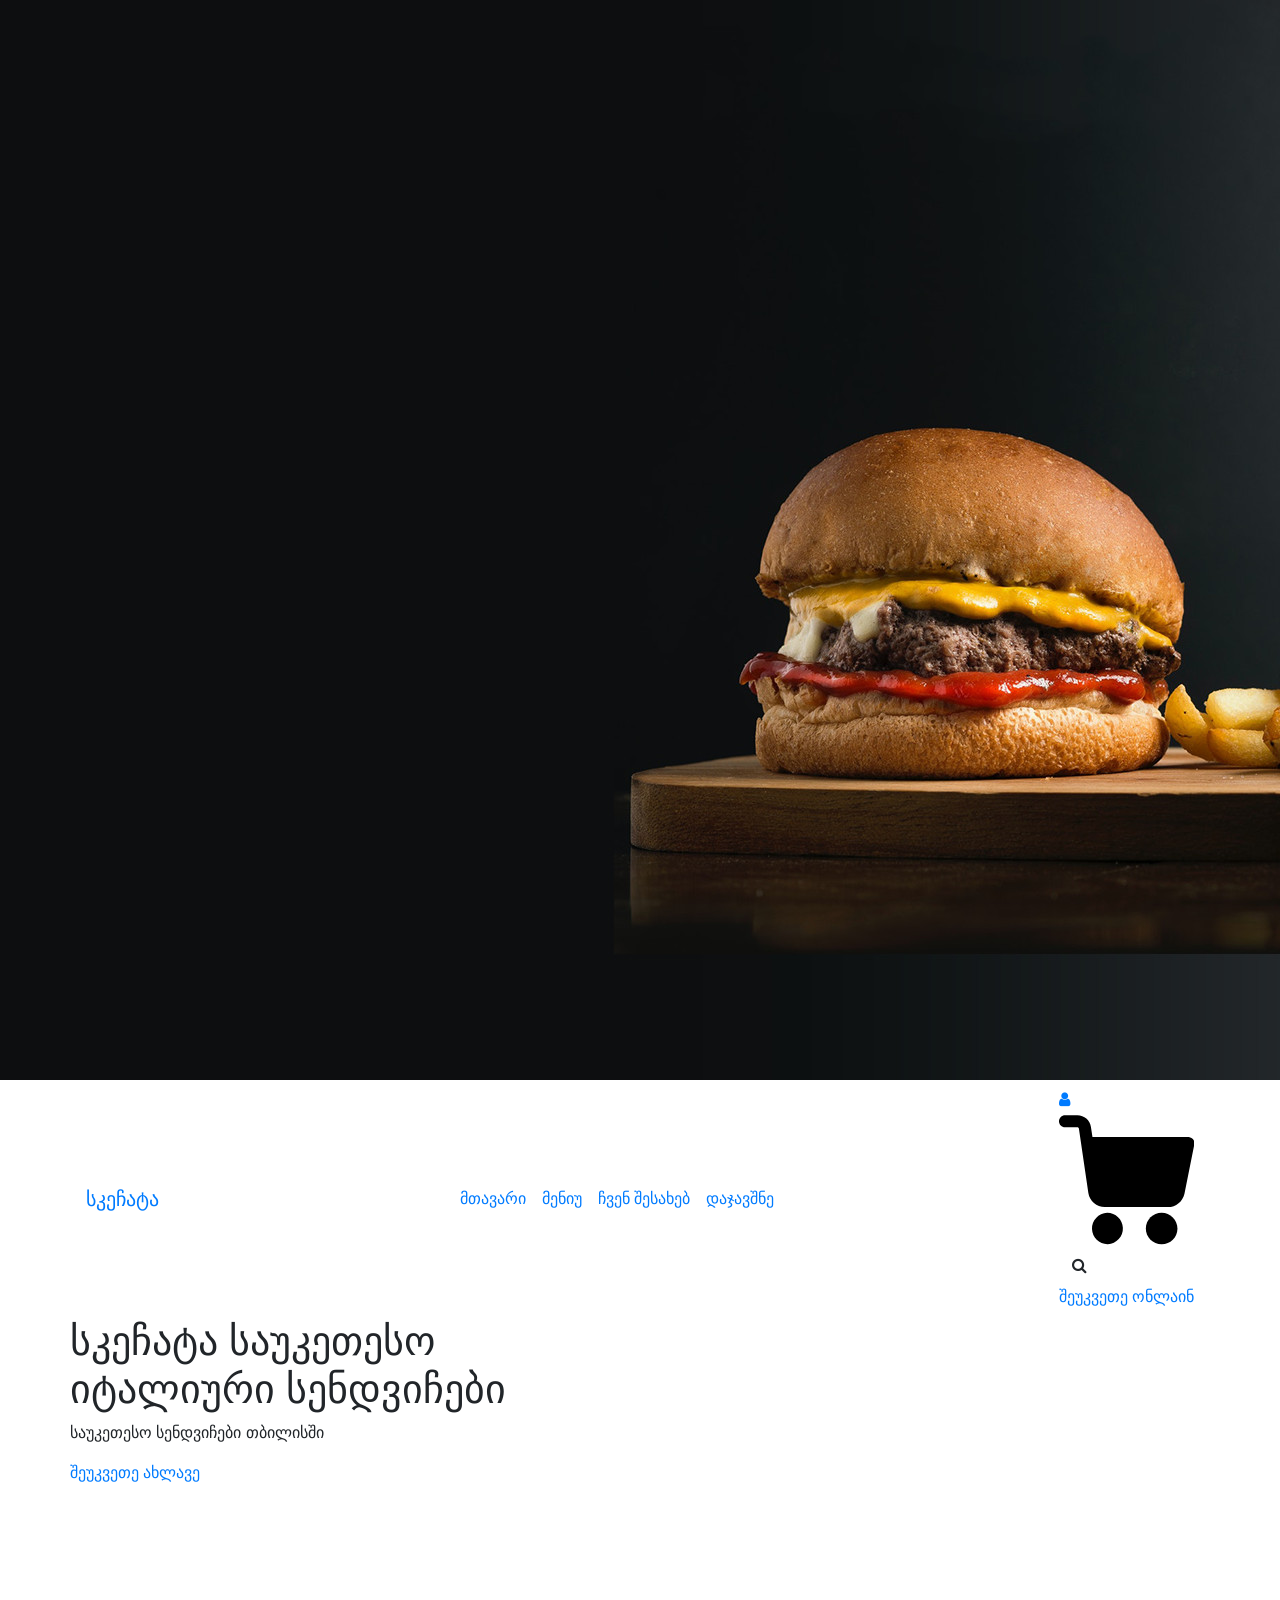
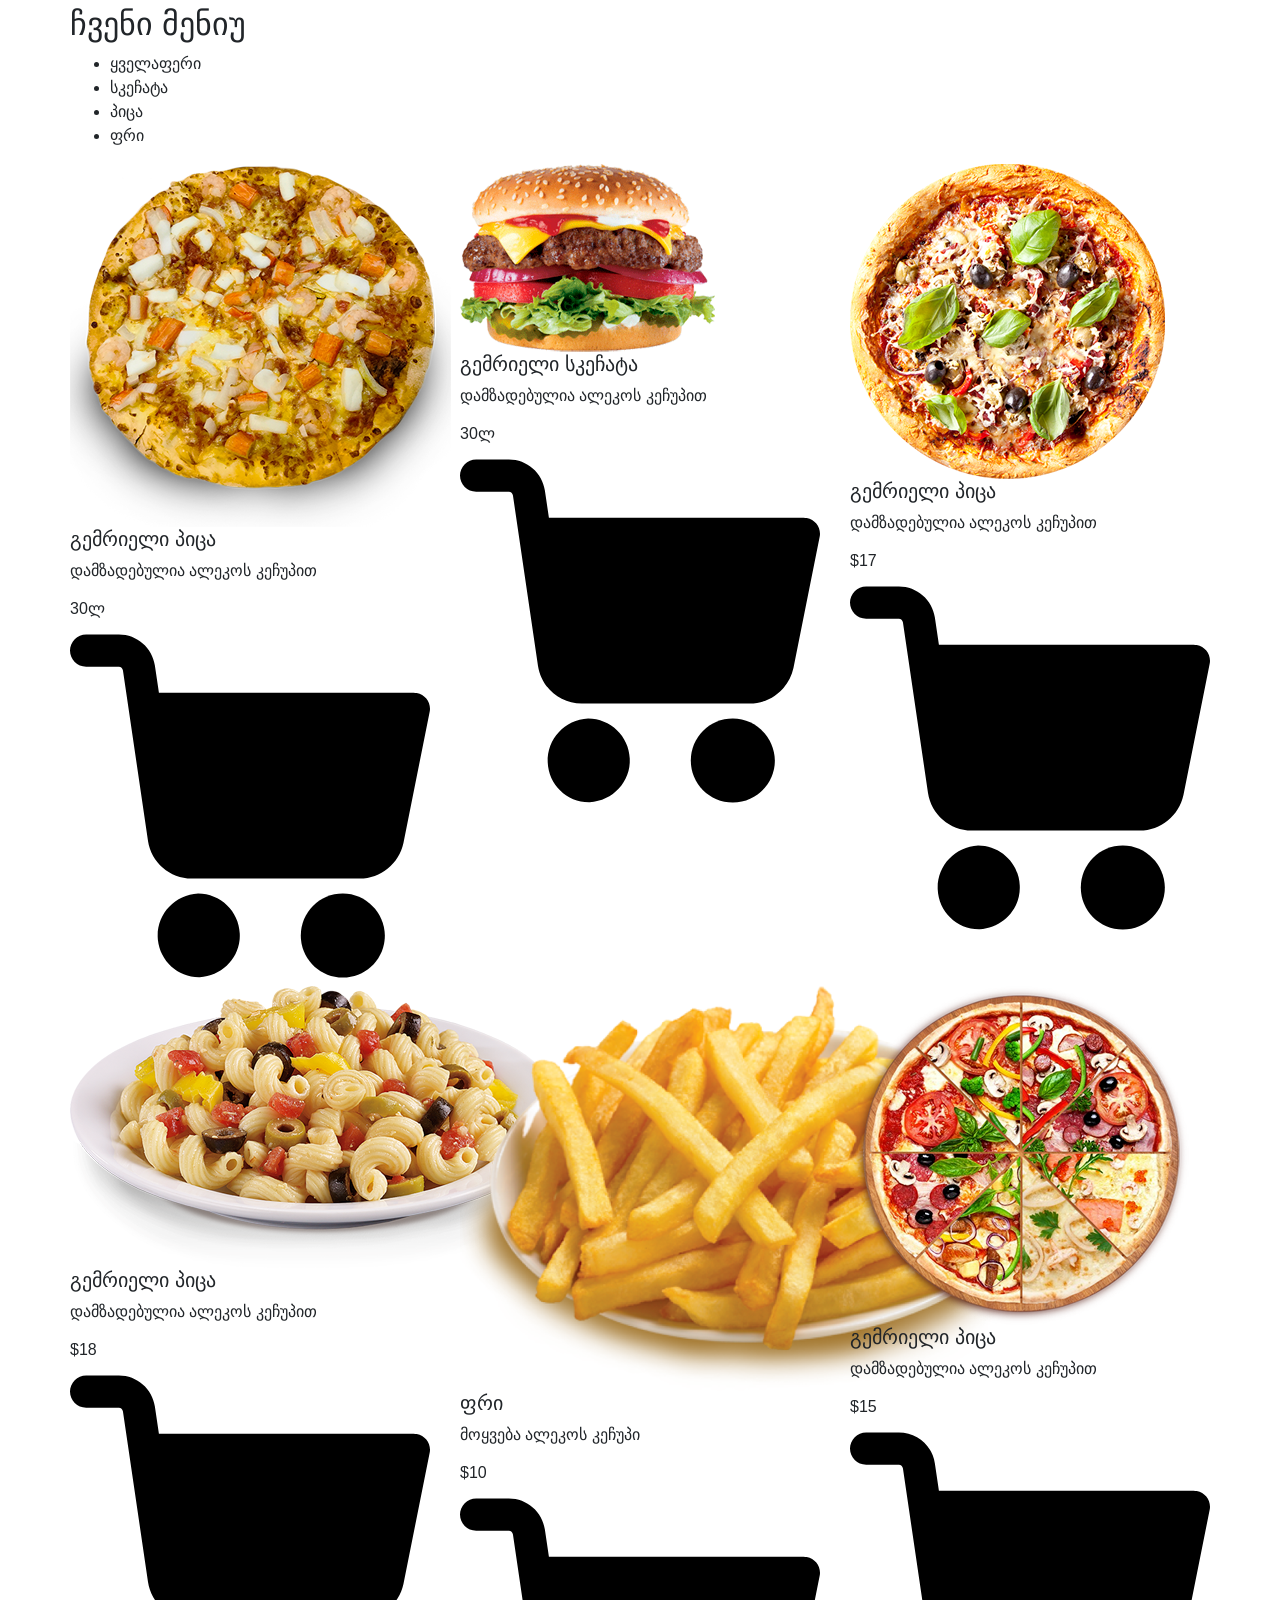
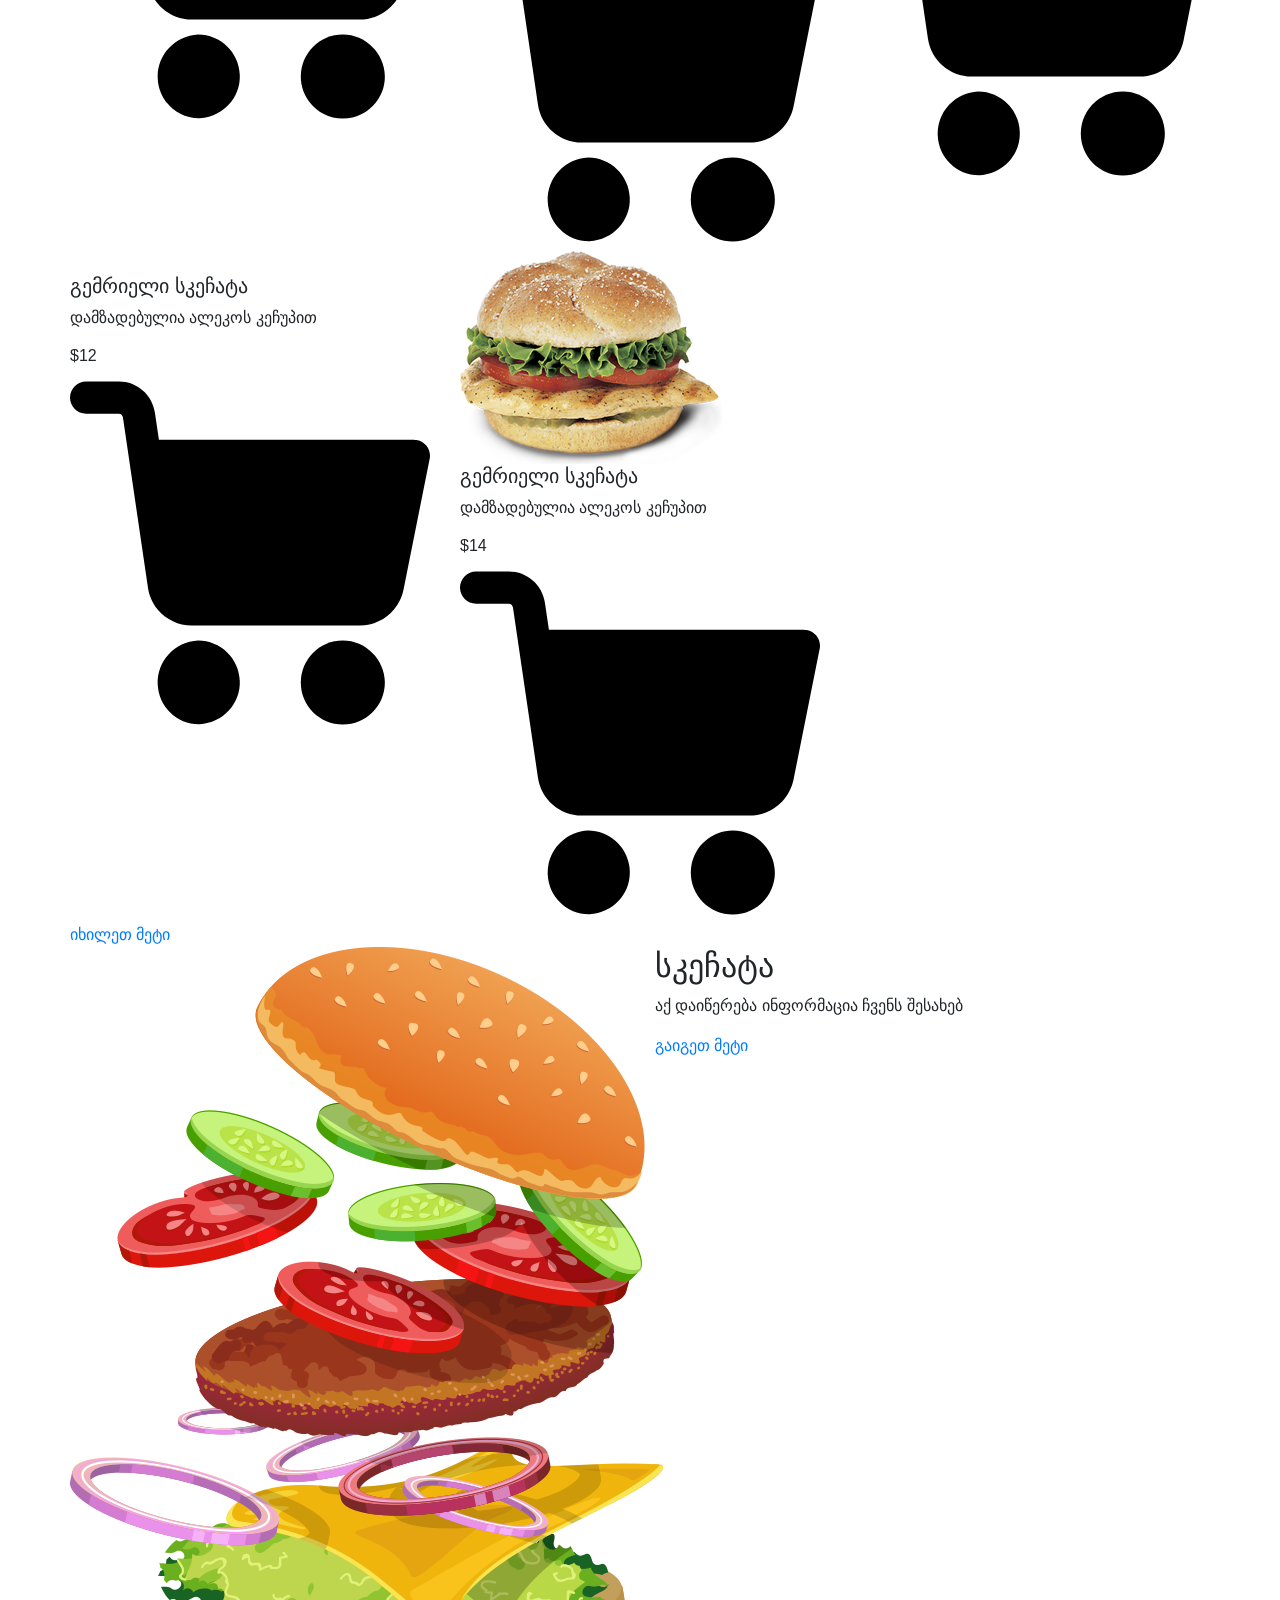
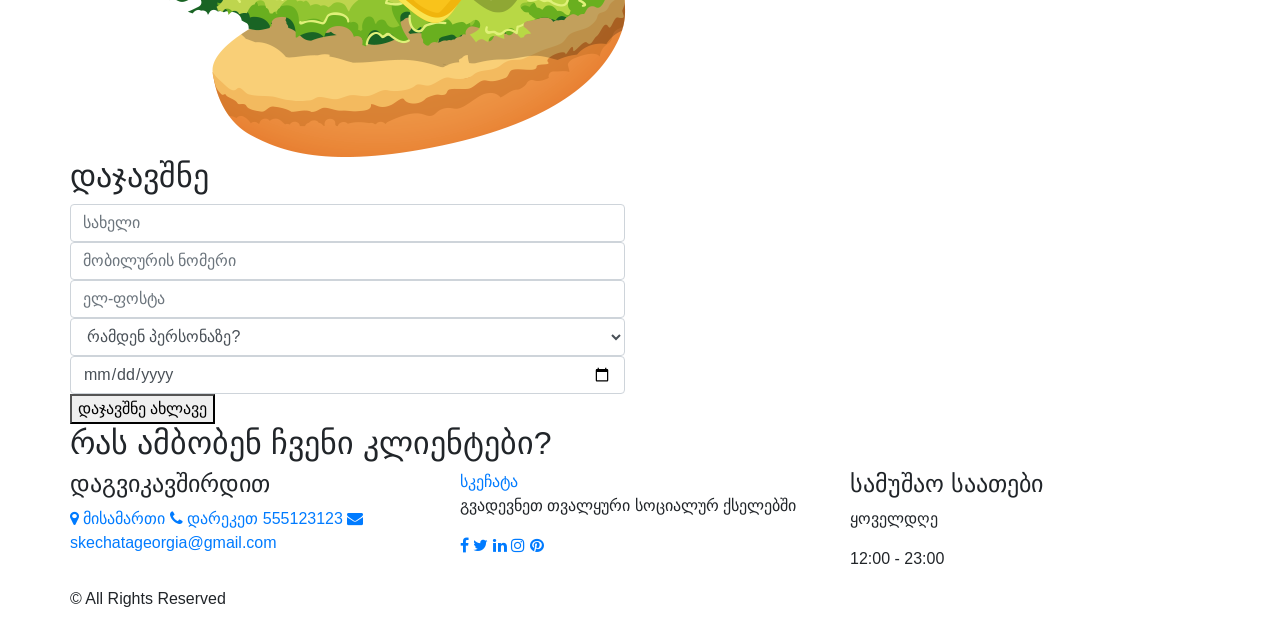
==== index.html @ 3f585f3e "first commit" ====
<!DOCTYPE html>
<html>

<head>
  <!-- Basic -->
  <meta charset="utf-8" />
  <meta http-equiv="X-UA-Compatible" content="IE=edge" />
  <!-- Mobile Metas -->
  <meta name="viewport" content="width=device-width, initial-scale=1, shrink-to-fit=no" />
  <!-- Site Metas -->
  <meta name="keywords" content="" />
  <meta name="description" content="" />
  <meta name="author" content="" />
  <link rel="shortcut icon" href="images/favicon.png" type="">

  <title> სკეჩატა </title>

  <!-- bootstrap core css -->
  <link rel="stylesheet" type="text/css" href="css/bootstrap.css" />

  <!--owl slider stylesheet -->
  <link rel="stylesheet" type="text/css" href="https://cdnjs.cloudflare.com/ajax/libs/OwlCarousel2/2.3.4/assets/owl.carousel.min.css" />
  <!-- nice select  -->
  <link rel="stylesheet" href="https://cdnjs.cloudflare.com/ajax/libs/jquery-nice-select/1.1.0/css/nice-select.min.css" integrity="sha512-CruCP+TD3yXzlvvijET8wV5WxxEh5H8P4cmz0RFbKK6FlZ2sYl3AEsKlLPHbniXKSrDdFewhbmBK5skbdsASbQ==" crossorigin="anonymous" />
  <!-- font awesome style -->
  <link href="css/font-awesome.min.css" rel="stylesheet" />

  <!-- Custom styles for this template -->
  <link href="css/style.css" rel="stylesheet" />
  <!-- responsive style -->
  <link href="css/responsive.css" rel="stylesheet" />

</head>

<body>

  <div class="hero_area">
    <div class="bg-box">
      <img src="images/hero-bg.jpg" alt="">
    </div>
    <!-- header section strats -->
    <header class="header_section">
      <div class="container">
        <nav class="navbar navbar-expand-lg custom_nav-container ">
          <a class="navbar-brand" href="index.html">
            <span>
              სკეჩატა
            </span>
          </a>

          <button class="navbar-toggler" type="button" data-toggle="collapse" data-target="#navbarSupportedContent" aria-controls="navbarSupportedContent" aria-expanded="false" aria-label="Toggle navigation">
            <span class=""> </span>
          </button>

          <div class="collapse navbar-collapse" id="navbarSupportedContent">
            <ul class="navbar-nav  mx-auto ">
              <li class="nav-item active">
                <a class="nav-link" href="index.html">მთავარი <span class="sr-only">(current)</span></a>
              </li>
              <li class="nav-item">
                <a class="nav-link" href="menu.html">მენიუ</a>
              </li>
              <li class="nav-item">
                <a class="nav-link" href="about.html">ჩვენ შესახებ</a>
              </li>
              <li class="nav-item">
                <a class="nav-link" href="book.html">დაჯავშნე</a>
              </li>
            </ul>
            <div class="user_option">
              <a href="" class="user_link">
                <i class="fa fa-user" aria-hidden="true"></i>
              </a>
              <a class="cart_link" href="#">
                <svg version="1.1" id="Capa_1" xmlns="http://www.w3.org/2000/svg" xmlns:xlink="http://www.w3.org/1999/xlink" x="0px" y="0px" viewBox="0 0 456.029 456.029" style="enable-background:new 0 0 456.029 456.029;" xml:space="preserve">
                  <g>
                    <g>
                      <path d="M345.6,338.862c-29.184,0-53.248,23.552-53.248,53.248c0,29.184,23.552,53.248,53.248,53.248
                   c29.184,0,53.248-23.552,53.248-53.248C398.336,362.926,374.784,338.862,345.6,338.862z" />
                    </g>
                  </g>
                  <g>
                    <g>
                      <path d="M439.296,84.91c-1.024,0-2.56-0.512-4.096-0.512H112.64l-5.12-34.304C104.448,27.566,84.992,10.67,61.952,10.67H20.48
                   C9.216,10.67,0,19.886,0,31.15c0,11.264,9.216,20.48,20.48,20.48h41.472c2.56,0,4.608,2.048,5.12,4.608l31.744,216.064
                   c4.096,27.136,27.648,47.616,55.296,47.616h212.992c26.624,0,49.664-18.944,55.296-45.056l33.28-166.4
                   C457.728,97.71,450.56,86.958,439.296,84.91z" />
                    </g>
                  </g>
                  <g>
                    <g>
                      <path d="M215.04,389.55c-1.024-28.16-24.576-50.688-52.736-50.688c-29.696,1.536-52.224,26.112-51.2,55.296
                   c1.024,28.16,24.064,50.688,52.224,50.688h1.024C193.536,443.31,216.576,418.734,215.04,389.55z" />
                    </g>
                  </g>
                  <g>
                  </g>
                  <g>
                  </g>
                  <g>
                  </g>
                  <g>
                  </g>
                  <g>
                  </g>
                  <g>
                  </g>
                  <g>
                  </g>
                  <g>
                  </g>
                  <g>
                  </g>
                  <g>
                  </g>
                  <g>
                  </g>
                  <g>
                  </g>
                  <g>
                  </g>
                  <g>
                  </g>
                  <g>
                  </g>
                </svg>
              </a>
              <form class="form-inline">
                <button class="btn  my-2 my-sm-0 nav_search-btn" type="submit">
                  <i class="fa fa-search" aria-hidden="true"></i>
                </button>
              </form>
              <a href="" class="order_online">
                შეუკვეთე ონლაინ
              </a>
            </div>
          </div>
        </nav>
      </div>
    </header>
    <!-- end header section -->
    <!-- slider section -->
    <section class="slider_section ">
      <div id="customCarousel1" class="carousel slide" data-ride="carousel">
        <div class="carousel-inner">
          <div class="carousel-item active">
            <div class="container ">
              <div class="row">
                <div class="col-md-7 col-lg-6 ">
                  <div class="detail-box">
                    <h1>
                      სკეჩატა საუკეთესო იტალიური სენდვიჩები
                    </h1>
                    <p>
                      საუკეთესო სენდვიჩები თბილისში
                    </p>
                    <div class="btn-box">
                      <a href="" class="btn1">
                        შეუკვეთე ახლავე
                      </a>
                    </div>
                  </div>
                </div>
              </div>
            </div>
          </div>
          <div class="carousel-item ">
            <div class="container ">
              <div class="row">
                <div class="col-md-7 col-lg-6 ">
                  <div class="detail-box">
                    <h1>
                      სკეჩატა საუკეთესო იტალიური სენდვიჩები
                    </h1>
                    <p>
                      საუკეთესო სენდვიჩები თბილისში
                    </p>
                    <div class="btn-box">
                      <a href="" class="btn1">
                        შეუკვეთე ახლავე
                      </a>
                    </div>
                  </div>
                </div>
              </div>
            </div>
          </div>
          <div class="carousel-item">
            <div class="container ">
              <div class="row">
                <div class="col-md-7 col-lg-6 ">
                  <div class="detail-box">
                    <h1>
                      სკეჩატა საუკეთესო იტალიური სენდვიჩები
                    </h1>
                    <p>
                      საუკეთესო სენდვიჩები თბილისში
                    </p>
                    <div class="btn-box">
                      <a href="" class="btn1">
                        შეუკვეთე ახლავე
                      </a>
                    </div>
                  </div>
                </div>
              </div>
            </div>
          </div>
        </div>
        <div class="container">
          <ol class="carousel-indicators">
            <li data-target="#customCarousel1" data-slide-to="0" class="active"></li>
            <li data-target="#customCarousel1" data-slide-to="1"></li>
            <li data-target="#customCarousel1" data-slide-to="2"></li>
          </ol>
        </div>
      </div>

    </section>
    <!-- end slider section -->
  </div>
 <br>
  <br>
   <br>
    <br>
     <br>
  <!-- offer section -->

  <!-- <section class="offer_section layout_padding-bottom">
    <div class="offer_container">
      <div class="container ">
        <div class="row">
          <div class="col-md-6  ">
            <div class="box ">
              <div class="img-box">
                <img src="images/o1.jpg" alt="">
              </div>
              <div class="detail-box">
                <h5>
                  Tasty Thursdays
                </h5>
                <h6>
                  <span>20%</span> Off
                </h6>
                <a href="">
                  Order Now <svg version="1.1" id="Capa_1" xmlns="http://www.w3.org/2000/svg" xmlns:xlink="http://www.w3.org/1999/xlink" x="0px" y="0px" viewBox="0 0 456.029 456.029" style="enable-background:new 0 0 456.029 456.029;" xml:space="preserve">
                    <g>
                      <g>
                        <path d="M345.6,338.862c-29.184,0-53.248,23.552-53.248,53.248c0,29.184,23.552,53.248,53.248,53.248
                     c29.184,0,53.248-23.552,53.248-53.248C398.336,362.926,374.784,338.862,345.6,338.862z" />
                      </g>
                    </g>
                    <g>
                      <g>
                        <path d="M439.296,84.91c-1.024,0-2.56-0.512-4.096-0.512H112.64l-5.12-34.304C104.448,27.566,84.992,10.67,61.952,10.67H20.48
                     C9.216,10.67,0,19.886,0,31.15c0,11.264,9.216,20.48,20.48,20.48h41.472c2.56,0,4.608,2.048,5.12,4.608l31.744,216.064
                     c4.096,27.136,27.648,47.616,55.296,47.616h212.992c26.624,0,49.664-18.944,55.296-45.056l33.28-166.4
                     C457.728,97.71,450.56,86.958,439.296,84.91z" />
                      </g>
                    </g>
                    <g>
                      <g>
                        <path d="M215.04,389.55c-1.024-28.16-24.576-50.688-52.736-50.688c-29.696,1.536-52.224,26.112-51.2,55.296
                     c1.024,28.16,24.064,50.688,52.224,50.688h1.024C193.536,443.31,216.576,418.734,215.04,389.55z" />
                      </g>
                    </g>
                    <g>
                    </g>
                    <g>
                    </g>
                    <g>
                    </g>
                    <g>
                    </g>
                    <g>
                    </g>
                    <g>
                    </g>
                    <g>
                    </g>
                    <g>
                    </g>
                    <g>
                    </g>
                    <g>
                    </g>
                    <g>
                    </g>
                    <g>
                    </g>
                    <g>
                    </g>
                    <g>
                    </g>
                    <g>
                    </g>
                  </svg>
                </a>
              </div>
            </div>
          </div>
          <div class="col-md-6  ">
            <div class="box ">
              <div class="img-box">
                <img src="images/o2.jpg" alt="">
              </div>
              <div class="detail-box">
                <h5>
                  Pizza Days
                </h5>
                <h6>
                  <span>15%</span> Off
                </h6>
                <a href="">
                  Order Now <svg version="1.1" id="Capa_1" xmlns="http://www.w3.org/2000/svg" xmlns:xlink="http://www.w3.org/1999/xlink" x="0px" y="0px" viewBox="0 0 456.029 456.029" style="enable-background:new 0 0 456.029 456.029;" xml:space="preserve">
                    <g>
                      <g>
                        <path d="M345.6,338.862c-29.184,0-53.248,23.552-53.248,53.248c0,29.184,23.552,53.248,53.248,53.248
                     c29.184,0,53.248-23.552,53.248-53.248C398.336,362.926,374.784,338.862,345.6,338.862z" />
                      </g>
                    </g>
                    <g>
                      <g>
                        <path d="M439.296,84.91c-1.024,0-2.56-0.512-4.096-0.512H112.64l-5.12-34.304C104.448,27.566,84.992,10.67,61.952,10.67H20.48
                     C9.216,10.67,0,19.886,0,31.15c0,11.264,9.216,20.48,20.48,20.48h41.472c2.56,0,4.608,2.048,5.12,4.608l31.744,216.064
                     c4.096,27.136,27.648,47.616,55.296,47.616h212.992c26.624,0,49.664-18.944,55.296-45.056l33.28-166.4
                     C457.728,97.71,450.56,86.958,439.296,84.91z" />
                      </g>
                    </g>
                    <g>
                      <g>
                        <path d="M215.04,389.55c-1.024-28.16-24.576-50.688-52.736-50.688c-29.696,1.536-52.224,26.112-51.2,55.296
                     c1.024,28.16,24.064,50.688,52.224,50.688h1.024C193.536,443.31,216.576,418.734,215.04,389.55z" />
                      </g>
                    </g>
                    <g>
                    </g>
                    <g>
                    </g>
                    <g>
                    </g>
                    <g>
                    </g>
                    <g>
                    </g>
                    <g>
                    </g>
                    <g>
                    </g>
                    <g>
                    </g>
                    <g>
                    </g>
                    <g>
                    </g>
                    <g>
                    </g>
                    <g>
                    </g>
                    <g>
                    </g>
                    <g>
                    </g>
                    <g>
                    </g>
                  </svg>
                </a>
              </div>
            </div>
          </div>
        </div>
      </div>
    </div>
  </section> -->

  <!-- end offer section -->

  <!-- food section -->

  <section class="food_section layout_padding-bottom">
    <div class="container">
      <div class="heading_container heading_center">
        <h2>
          ჩვენი მენიუ
        </h2>
      </div>

      <ul class="filters_menu">
        <li class="active" data-filter="*">ყველაფერი</li>
        <li data-filter=".burger">სკეჩატა</li>
        <li data-filter=".pizza">პიცა</li>
        <!-- <li data-filter=".pasta">Pasta</li> -->
        <li data-filter=".fries">ფრი</li>
      </ul>

      <div class="filters-content">
        <div class="row grid">
          <div class="col-sm-6 col-lg-4 all pizza">
            <div class="box">
              <div>
                <div class="img-box">
                  <img src="images/f1.png" alt="">
                </div>
                <div class="detail-box">
                  <h5>
                    გემრიელი პიცა
                  </h5>
                  <p>
                    დამზადებულია ალეკოს კეჩუპით
                  </p>
                  <div class="options">
                    <h6>
                      30ლ
                    </h6>
                    <a href="">
                      <svg version="1.1" id="Capa_1" xmlns="http://www.w3.org/2000/svg" xmlns:xlink="http://www.w3.org/1999/xlink" x="0px" y="0px" viewBox="0 0 456.029 456.029" style="enable-background:new 0 0 456.029 456.029;" xml:space="preserve">
                        <g>
                          <g>
                            <path d="M345.6,338.862c-29.184,0-53.248,23.552-53.248,53.248c0,29.184,23.552,53.248,53.248,53.248
                         c29.184,0,53.248-23.552,53.248-53.248C398.336,362.926,374.784,338.862,345.6,338.862z" />
                          </g>
                        </g>
                        <g>
                          <g>
                            <path d="M439.296,84.91c-1.024,0-2.56-0.512-4.096-0.512H112.64l-5.12-34.304C104.448,27.566,84.992,10.67,61.952,10.67H20.48
                         C9.216,10.67,0,19.886,0,31.15c0,11.264,9.216,20.48,20.48,20.48h41.472c2.56,0,4.608,2.048,5.12,4.608l31.744,216.064
                         c4.096,27.136,27.648,47.616,55.296,47.616h212.992c26.624,0,49.664-18.944,55.296-45.056l33.28-166.4
                         C457.728,97.71,450.56,86.958,439.296,84.91z" />
                          </g>
                        </g>
                        <g>
                          <g>
                            <path d="M215.04,389.55c-1.024-28.16-24.576-50.688-52.736-50.688c-29.696,1.536-52.224,26.112-51.2,55.296
                         c1.024,28.16,24.064,50.688,52.224,50.688h1.024C193.536,443.31,216.576,418.734,215.04,389.55z" />
                          </g>
                        </g>
                        <g>
                        </g>
                        <g>
                        </g>
                        <g>
                        </g>
                        <g>
                        </g>
                        <g>
                        </g>
                        <g>
                        </g>
                        <g>
                        </g>
                        <g>
                        </g>
                        <g>
                        </g>
                        <g>
                        </g>
                        <g>
                        </g>
                        <g>
                        </g>
                        <g>
                        </g>
                        <g>
                        </g>
                        <g>
                        </g>
                      </svg>
                    </a>
                  </div>
                </div>
              </div>
            </div>
          </div>
          <div class="col-sm-6 col-lg-4 all burger">
            <div class="box">
              <div>
                <div class="img-box">
                  <img src="images/f2.png" alt="">
                </div>
                <div class="detail-box">
                  <h5>
                    გემრიელი სკეჩატა
                  </h5>
                  <p>
                    დამზადებულია ალეკოს კეჩუპით
                  </p>
                  <div class="options">
                    <h6>
                      30ლ
                    </h6>
                    <a href="">
                      <svg version="1.1" id="Capa_1" xmlns="http://www.w3.org/2000/svg" xmlns:xlink="http://www.w3.org/1999/xlink" x="0px" y="0px" viewBox="0 0 456.029 456.029" style="enable-background:new 0 0 456.029 456.029;" xml:space="preserve">
                        <g>
                          <g>
                            <path d="M345.6,338.862c-29.184,0-53.248,23.552-53.248,53.248c0,29.184,23.552,53.248,53.248,53.248
                         c29.184,0,53.248-23.552,53.248-53.248C398.336,362.926,374.784,338.862,345.6,338.862z" />
                          </g>
                        </g>
                        <g>
                          <g>
                            <path d="M439.296,84.91c-1.024,0-2.56-0.512-4.096-0.512H112.64l-5.12-34.304C104.448,27.566,84.992,10.67,61.952,10.67H20.48
                         C9.216,10.67,0,19.886,0,31.15c0,11.264,9.216,20.48,20.48,20.48h41.472c2.56,0,4.608,2.048,5.12,4.608l31.744,216.064
                         c4.096,27.136,27.648,47.616,55.296,47.616h212.992c26.624,0,49.664-18.944,55.296-45.056l33.28-166.4
                         C457.728,97.71,450.56,86.958,439.296,84.91z" />
                          </g>
                        </g>
                        <g>
                          <g>
                            <path d="M215.04,389.55c-1.024-28.16-24.576-50.688-52.736-50.688c-29.696,1.536-52.224,26.112-51.2,55.296
                         c1.024,28.16,24.064,50.688,52.224,50.688h1.024C193.536,443.31,216.576,418.734,215.04,389.55z" />
                          </g>
                        </g>
                        <g>
                        </g>
                        <g>
                        </g>
                        <g>
                        </g>
                        <g>
                        </g>
                        <g>
                        </g>
                        <g>
                        </g>
                        <g>
                        </g>
                        <g>
                        </g>
                        <g>
                        </g>
                        <g>
                        </g>
                        <g>
                        </g>
                        <g>
                        </g>
                        <g>
                        </g>
                        <g>
                        </g>
                        <g>
                        </g>
                      </svg>
                    </a>
                  </div>
                </div>
              </div>
            </div>
          </div>
          <div class="col-sm-6 col-lg-4 all pizza">
            <div class="box">
              <div>
                <div class="img-box">
                  <img src="images/f3.png" alt="">
                </div>
                <div class="detail-box">
                  <h5>
                    გემრიელი პიცა
                  </h5>
                  <p>
                    დამზადებულია ალეკოს კეჩუპით
                  </p>
                  <div class="options">
                    <h6>
                      $17
                    </h6>
                    <a href="">
                      <svg version="1.1" id="Capa_1" xmlns="http://www.w3.org/2000/svg" xmlns:xlink="http://www.w3.org/1999/xlink" x="0px" y="0px" viewBox="0 0 456.029 456.029" style="enable-background:new 0 0 456.029 456.029;" xml:space="preserve">
                        <g>
                          <g>
                            <path d="M345.6,338.862c-29.184,0-53.248,23.552-53.248,53.248c0,29.184,23.552,53.248,53.248,53.248
                         c29.184,0,53.248-23.552,53.248-53.248C398.336,362.926,374.784,338.862,345.6,338.862z" />
                          </g>
                        </g>
                        <g>
                          <g>
                            <path d="M439.296,84.91c-1.024,0-2.56-0.512-4.096-0.512H112.64l-5.12-34.304C104.448,27.566,84.992,10.67,61.952,10.67H20.48
                         C9.216,10.67,0,19.886,0,31.15c0,11.264,9.216,20.48,20.48,20.48h41.472c2.56,0,4.608,2.048,5.12,4.608l31.744,216.064
                         c4.096,27.136,27.648,47.616,55.296,47.616h212.992c26.624,0,49.664-18.944,55.296-45.056l33.28-166.4
                         C457.728,97.71,450.56,86.958,439.296,84.91z" />
                          </g>
                        </g>
                        <g>
                          <g>
                            <path d="M215.04,389.55c-1.024-28.16-24.576-50.688-52.736-50.688c-29.696,1.536-52.224,26.112-51.2,55.296
                         c1.024,28.16,24.064,50.688,52.224,50.688h1.024C193.536,443.31,216.576,418.734,215.04,389.55z" />
                          </g>
                        </g>
                        <g>
                        </g>
                        <g>
                        </g>
                        <g>
                        </g>
                        <g>
                        </g>
                        <g>
                        </g>
                        <g>
                        </g>
                        <g>
                        </g>
                        <g>
                        </g>
                        <g>
                        </g>
                        <g>
                        </g>
                        <g>
                        </g>
                        <g>
                        </g>
                        <g>
                        </g>
                        <g>
                        </g>
                        <g>
                        </g>
                      </svg>
                    </a>
                  </div>
                </div>
              </div>
            </div>
          </div>
          <div class="col-sm-6 col-lg-4 all pasta">
            <div class="box">
              <div>
                <div class="img-box">
                  <img src="images/f4.png" alt="">
                </div>
                <div class="detail-box">
                  <h5>
                    გემრიელი პიცა
                  </h5>
                  <p>
                    დამზადებულია ალეკოს კეჩუპით
                  </p>
                  <div class="options">
                    <h6>
                      $18
                    </h6>
                    <a href="">
                      <svg version="1.1" id="Capa_1" xmlns="http://www.w3.org/2000/svg" xmlns:xlink="http://www.w3.org/1999/xlink" x="0px" y="0px" viewBox="0 0 456.029 456.029" style="enable-background:new 0 0 456.029 456.029;" xml:space="preserve">
                        <g>
                          <g>
                            <path d="M345.6,338.862c-29.184,0-53.248,23.552-53.248,53.248c0,29.184,23.552,53.248,53.248,53.248
                         c29.184,0,53.248-23.552,53.248-53.248C398.336,362.926,374.784,338.862,345.6,338.862z" />
                          </g>
                        </g>
                        <g>
                          <g>
                            <path d="M439.296,84.91c-1.024,0-2.56-0.512-4.096-0.512H112.64l-5.12-34.304C104.448,27.566,84.992,10.67,61.952,10.67H20.48
                         C9.216,10.67,0,19.886,0,31.15c0,11.264,9.216,20.48,20.48,20.48h41.472c2.56,0,4.608,2.048,5.12,4.608l31.744,216.064
                         c4.096,27.136,27.648,47.616,55.296,47.616h212.992c26.624,0,49.664-18.944,55.296-45.056l33.28-166.4
                         C457.728,97.71,450.56,86.958,439.296,84.91z" />
                          </g>
                        </g>
                        <g>
                          <g>
                            <path d="M215.04,389.55c-1.024-28.16-24.576-50.688-52.736-50.688c-29.696,1.536-52.224,26.112-51.2,55.296
                         c1.024,28.16,24.064,50.688,52.224,50.688h1.024C193.536,443.31,216.576,418.734,215.04,389.55z" />
                          </g>
                        </g>
                        <g>
                        </g>
                        <g>
                        </g>
                        <g>
                        </g>
                        <g>
                        </g>
                        <g>
                        </g>
                        <g>
                        </g>
                        <g>
                        </g>
                        <g>
                        </g>
                        <g>
                        </g>
                        <g>
                        </g>
                        <g>
                        </g>
                        <g>
                        </g>
                        <g>
                        </g>
                        <g>
                        </g>
                        <g>
                        </g>
                      </svg>
                    </a>
                  </div>
                </div>
              </div>
            </div>
          </div>
          <div class="col-sm-6 col-lg-4 all fries">
            <div class="box">
              <div>
                <div class="img-box">
                  <img src="images/f5.png" alt="">
                </div>
                <div class="detail-box">
                  <h5>
                    ფრი
                  </h5>
                  <p>
                    მოყვება ალეკოს კეჩუპი
                  </p>
                  <div class="options">
                    <h6>
                      $10
                    </h6>
                    <a href="">
                      <svg version="1.1" id="Capa_1" xmlns="http://www.w3.org/2000/svg" xmlns:xlink="http://www.w3.org/1999/xlink" x="0px" y="0px" viewBox="0 0 456.029 456.029" style="enable-background:new 0 0 456.029 456.029;" xml:space="preserve">
                        <g>
                          <g>
                            <path d="M345.6,338.862c-29.184,0-53.248,23.552-53.248,53.248c0,29.184,23.552,53.248,53.248,53.248
                         c29.184,0,53.248-23.552,53.248-53.248C398.336,362.926,374.784,338.862,345.6,338.862z" />
                          </g>
                        </g>
                        <g>
                          <g>
                            <path d="M439.296,84.91c-1.024,0-2.56-0.512-4.096-0.512H112.64l-5.12-34.304C104.448,27.566,84.992,10.67,61.952,10.67H20.48
                         C9.216,10.67,0,19.886,0,31.15c0,11.264,9.216,20.48,20.48,20.48h41.472c2.56,0,4.608,2.048,5.12,4.608l31.744,216.064
                         c4.096,27.136,27.648,47.616,55.296,47.616h212.992c26.624,0,49.664-18.944,55.296-45.056l33.28-166.4
                         C457.728,97.71,450.56,86.958,439.296,84.91z" />
                          </g>
                        </g>
                        <g>
                          <g>
                            <path d="M215.04,389.55c-1.024-28.16-24.576-50.688-52.736-50.688c-29.696,1.536-52.224,26.112-51.2,55.296
                         c1.024,28.16,24.064,50.688,52.224,50.688h1.024C193.536,443.31,216.576,418.734,215.04,389.55z" />
                          </g>
                        </g>
                        <g>
                        </g>
                        <g>
                        </g>
                        <g>
                        </g>
                        <g>
                        </g>
                        <g>
                        </g>
                        <g>
                        </g>
                        <g>
                        </g>
                        <g>
                        </g>
                        <g>
                        </g>
                        <g>
                        </g>
                        <g>
                        </g>
                        <g>
                        </g>
                        <g>
                        </g>
                        <g>
                        </g>
                        <g>
                        </g>
                      </svg>
                    </a>
                  </div>
                </div>
              </div>
            </div>
          </div>
          <div class="col-sm-6 col-lg-4 all pizza">
            <div class="box">
              <div>
                <div class="img-box">
                  <img src="images/f6.png" alt="">
                </div>
                <div class="detail-box">
                  <h5>
                    გემრიელი პიცა
                  </h5>
                  <p>
                    დამზადებულია ალეკოს კეჩუპით
                  </p>
                  <div class="options">
                    <h6>
                      $15
                    </h6>
                    <a href="">
                      <svg version="1.1" id="Capa_1" xmlns="http://www.w3.org/2000/svg" xmlns:xlink="http://www.w3.org/1999/xlink" x="0px" y="0px" viewBox="0 0 456.029 456.029" style="enable-background:new 0 0 456.029 456.029;" xml:space="preserve">
                        <g>
                          <g>
                            <path d="M345.6,338.862c-29.184,0-53.248,23.552-53.248,53.248c0,29.184,23.552,53.248,53.248,53.248
                         c29.184,0,53.248-23.552,53.248-53.248C398.336,362.926,374.784,338.862,345.6,338.862z" />
                          </g>
                        </g>
                        <g>
                          <g>
                            <path d="M439.296,84.91c-1.024,0-2.56-0.512-4.096-0.512H112.64l-5.12-34.304C104.448,27.566,84.992,10.67,61.952,10.67H20.48
                         C9.216,10.67,0,19.886,0,31.15c0,11.264,9.216,20.48,20.48,20.48h41.472c2.56,0,4.608,2.048,5.12,4.608l31.744,216.064
                         c4.096,27.136,27.648,47.616,55.296,47.616h212.992c26.624,0,49.664-18.944,55.296-45.056l33.28-166.4
                         C457.728,97.71,450.56,86.958,439.296,84.91z" />
                          </g>
                        </g>
                        <g>
                          <g>
                            <path d="M215.04,389.55c-1.024-28.16-24.576-50.688-52.736-50.688c-29.696,1.536-52.224,26.112-51.2,55.296
                         c1.024,28.16,24.064,50.688,52.224,50.688h1.024C193.536,443.31,216.576,418.734,215.04,389.55z" />
                          </g>
                        </g>
                        <g>
                        </g>
                        <g>
                        </g>
                        <g>
                        </g>
                        <g>
                        </g>
                        <g>
                        </g>
                        <g>
                        </g>
                        <g>
                        </g>
                        <g>
                        </g>
                        <g>
                        </g>
                        <g>
                        </g>
                        <g>
                        </g>
                        <g>
                        </g>
                        <g>
                        </g>
                        <g>
                        </g>
                        <g>
                        </g>
                      </svg>
                    </a>
                  </div>
                </div>
              </div>
            </div>
          </div>
          <div class="col-sm-6 col-lg-4 all burger">
            <div class="box">
              <div>
                <div class="img-box">
                  <img src="images/f7.png" alt="">
                </div>
                <div class="detail-box">
                  <h5>
                    გემრიელი სკეჩატა
                  </h5>
                  <p>
                    დამზადებულია ალეკოს კეჩუპით
                  </p>
                  <div class="options">
                    <h6>
                      $12
                    </h6>
                    <a href="">
                      <svg version="1.1" id="Capa_1" xmlns="http://www.w3.org/2000/svg" xmlns:xlink="http://www.w3.org/1999/xlink" x="0px" y="0px" viewBox="0 0 456.029 456.029" style="enable-background:new 0 0 456.029 456.029;" xml:space="preserve">
                        <g>
                          <g>
                            <path d="M345.6,338.862c-29.184,0-53.248,23.552-53.248,53.248c0,29.184,23.552,53.248,53.248,53.248
                         c29.184,0,53.248-23.552,53.248-53.248C398.336,362.926,374.784,338.862,345.6,338.862z" />
                          </g>
                        </g>
                        <g>
                          <g>
                            <path d="M439.296,84.91c-1.024,0-2.56-0.512-4.096-0.512H112.64l-5.12-34.304C104.448,27.566,84.992,10.67,61.952,10.67H20.48
                         C9.216,10.67,0,19.886,0,31.15c0,11.264,9.216,20.48,20.48,20.48h41.472c2.56,0,4.608,2.048,5.12,4.608l31.744,216.064
                         c4.096,27.136,27.648,47.616,55.296,47.616h212.992c26.624,0,49.664-18.944,55.296-45.056l33.28-166.4
                         C457.728,97.71,450.56,86.958,439.296,84.91z" />
                          </g>
                        </g>
                        <g>
                          <g>
                            <path d="M215.04,389.55c-1.024-28.16-24.576-50.688-52.736-50.688c-29.696,1.536-52.224,26.112-51.2,55.296
                         c1.024,28.16,24.064,50.688,52.224,50.688h1.024C193.536,443.31,216.576,418.734,215.04,389.55z" />
                          </g>
                        </g>
                        <g>
                        </g>
                        <g>
                        </g>
                        <g>
                        </g>
                        <g>
                        </g>
                        <g>
                        </g>
                        <g>
                        </g>
                        <g>
                        </g>
                        <g>
                        </g>
                        <g>
                        </g>
                        <g>
                        </g>
                        <g>
                        </g>
                        <g>
                        </g>
                        <g>
                        </g>
                        <g>
                        </g>
                        <g>
                        </g>
                      </svg>
                    </a>
                  </div>
                </div>
              </div>
            </div>
          </div>
          <div class="col-sm-6 col-lg-4 all burger">
            <div class="box">
              <div>
                <div class="img-box">
                  <img src="images/f8.png" alt="">
                </div>
                <div class="detail-box">
                  <h5>
                    გემრიელი სკეჩატა
                  </h5>
                  <p>
                    დამზადებულია ალეკოს კეჩუპით
                  </p>
                  <div class="options">
                    <h6>
                      $14
                    </h6>
                    <a href="">
                      <svg version="1.1" id="Capa_1" xmlns="http://www.w3.org/2000/svg" xmlns:xlink="http://www.w3.org/1999/xlink" x="0px" y="0px" viewBox="0 0 456.029 456.029" style="enable-background:new 0 0 456.029 456.029;" xml:space="preserve">
                        <g>
                          <g>
                            <path d="M345.6,338.862c-29.184,0-53.248,23.552-53.248,53.248c0,29.184,23.552,53.248,53.248,53.248
                         c29.184,0,53.248-23.552,53.248-53.248C398.336,362.926,374.784,338.862,345.6,338.862z" />
                          </g>
                        </g>
                        <g>
                          <g>
                            <path d="M439.296,84.91c-1.024,0-2.56-0.512-4.096-0.512H112.64l-5.12-34.304C104.448,27.566,84.992,10.67,61.952,10.67H20.48
                         C9.216,10.67,0,19.886,0,31.15c0,11.264,9.216,20.48,20.48,20.48h41.472c2.56,0,4.608,2.048,5.12,4.608l31.744,216.064
                         c4.096,27.136,27.648,47.616,55.296,47.616h212.992c26.624,0,49.664-18.944,55.296-45.056l33.28-166.4
                         C457.728,97.71,450.56,86.958,439.296,84.91z" />
                          </g>
                        </g>
                        <g>
                          <g>
                            <path d="M215.04,389.55c-1.024-28.16-24.576-50.688-52.736-50.688c-29.696,1.536-52.224,26.112-51.2,55.296
                         c1.024,28.16,24.064,50.688,52.224,50.688h1.024C193.536,443.31,216.576,418.734,215.04,389.55z" />
                          </g>
                        </g>
                        <g>
                        </g>
                        <g>
                        </g>
                        <g>
                        </g>
                        <g>
                        </g>
                        <g>
                        </g>
                        <g>
                        </g>
                        <g>
                        </g>
                        <g>
                        </g>
                        <g>
                        </g>
                        <g>
                        </g>
                        <g>
                        </g>
                        <g>
                        </g>
                        <g>
                        </g>
                        <g>
                        </g>
                        <g>
                        </g>
                      </svg>
                    </a>
                  </div>
                </div>
              </div>
            </div>
          </div>
      </div>
      <div class="btn-box">
        <a href="">
          იხილეთ მეტი
        </a>
      </div>
    </div>
  </section>

  <!-- end food section -->

  <!-- about section -->

  <section class="about_section layout_padding">
    <div class="container  ">

      <div class="row">
        <div class="col-md-6 ">
          <div class="img-box">
            <img src="images/about-img.png" alt="">
          </div>
        </div>
        <div class="col-md-6">
          <div class="detail-box">
            <div class="heading_container">
              <h2>
                სკეჩატა
              </h2>
            </div>
            <p>
              აქ დაიწერება ინფორმაცია ჩვენს შესახებ
            </p>
            <a href="">
              გაიგეთ მეტი
            </a>
          </div>
        </div>
      </div>
    </div>
  </section>

  <!-- end about section -->

  <!-- book section -->
  <section class="book_section layout_padding">
    <div class="container">
      <div class="heading_container">
        <h2>
          დაჯავშნე
        </h2>
      </div>
      <div class="row">
        <div class="col-md-6">
          <div class="form_container">
            <form action="">
              <div>
                <input type="text" class="form-control" placeholder="სახელი" />
              </div>
              <div>
                <input type="text" class="form-control" placeholder="მობილურის ნომერი" />
              </div>
              <div>
                <input type="email" class="form-control" placeholder="ელ-ფოსტა" />
              </div>
              <div>
                <select class="form-control nice-select wide">
                  <option value="" disabled selected>
                    რამდენ პერსონაზე?
                  </option>
                  <option value="">
                    2
                  </option>
                  <option value="">
                    3
                  </option>
                  <option value="">
                    4
                  </option>
                  <option value="">
                    5
                  </option>
                </select>
              </div>
              <div>
                <input type="date" class="form-control">
              </div>
              <div class="btn_box">
                <button>
                  დაჯავშნე ახლავე
                </button>
              </div>
            </form>
          </div>
        </div>
        <div class="col-md-6">
          <div class="map_container ">
            <div id="googleMap"></div>
          </div>
        </div>
      </div>
    </div>
  </section>
  <!-- end book section -->

  <!-- client section -->

  <section class="client_section layout_padding-bottom">
    <div class="container">
      <div class="heading_container heading_center psudo_white_primary mb_45">
        <h2>
          რას ამბობენ ჩვენი კლიენტები?
        </h2>
      </div>
      <div class="carousel-wrap row ">
        <div class="owl-carousel client_owl-carousel">
          <div class="item">
            <div class="box">
              <div class="detail-box">
                <p>
                  ალეკოს კეჩუპი იყო სერიოზული
                </p>
                <h6>
                  მანანა
                </h6>
                <p>
                  თბილისიდან
                </p>
              </div>
              <div class="img-box">
                <img src="images/client1.jpg" alt="" class="box-img">
              </div>
            </div>
          </div>
          <div class="item">
            <div class="box">
              <div class="detail-box">
                <p>
                  Lorem ipsum dolor sit amet, consectetur adipiscing elit, sed do eiusmod tempor incididunt ut labore et dolore magna aliqua. Ut enim ad minim veniam
                </p>
                <h6>
                  Mike Hamell
                </h6>
                <p>
                  magna aliqua
                </p>
              </div>
              <div class="img-box">
                <img src="images/client2.jpg" alt="" class="box-img">
              </div>
            </div>
          </div>
        </div>
      </div>
    </div>
  </section>

  <!-- end client section -->

  <!-- footer section -->
  <footer class="footer_section">
    <div class="container">
      <div class="row">
        <div class="col-md-4 footer-col">
          <div class="footer_contact">
            <h4>
              დაგვიკავშირდით
            </h4>
            <div class="contact_link_box">
              <a href="">
                <i class="fa fa-map-marker" aria-hidden="true"></i>
                <span>
                  მისამართი
                </span>
              </a>
              <a href="">
                <i class="fa fa-phone" aria-hidden="true"></i>
                <span>
                  დარეკეთ 555123123
                </span>
              </a>
              <a href="">
                <i class="fa fa-envelope" aria-hidden="true"></i>
                <span>
                  skechatageorgia@gmail.com
                </span>
              </a>
            </div>
          </div>
        </div>
        <div class="col-md-4 footer-col">
          <div class="footer_detail">
            <a href="" class="footer-logo">
              სკეჩატა
            </a>
            <p>
              გვადევნეთ თვალყური სოციალურ ქსელებში
            </p>
            <div class="footer_social">
              <a href="">
                <i class="fa fa-facebook" aria-hidden="true"></i>
              </a>
              <a href="">
                <i class="fa fa-twitter" aria-hidden="true"></i>
              </a>
              <a href="">
                <i class="fa fa-linkedin" aria-hidden="true"></i>
              </a>
              <a href="">
                <i class="fa fa-instagram" aria-hidden="true"></i>
              </a>
              <a href="">
                <i class="fa fa-pinterest" aria-hidden="true"></i>
              </a>
            </div>
          </div>
        </div>
        <div class="col-md-4 footer-col">
          <h4>
            სამუშაო საათები
          </h4>
          <p>
            ყოველდღე
          </p>
          <p>
            12:00 - 23:00
          </p>
        </div>
      </div>
      <div class="footer-info">
        <p>
          &copy; <span id="displayYear"></span> All Rights Reserved
          <!-- <a href="https://html.design/">Free Html Templates</a><br><br> -->
          <!-- &copy; <span id="displayYear"></span> Distributed By -->
          <!-- <a href="https://themewagon.com/" target="_blank">ThemeWagon</a> -->
        </p>
      </div>
    </div>
  </footer>
  <!-- footer section -->

  <!-- jQery -->
  <script src="js/jquery-3.4.1.min.js"></script>
  <!-- popper js -->
  <script src="https://cdn.jsdelivr.net/npm/popper.js@1.16.0/dist/umd/popper.min.js" integrity="sha384-Q6E9RHvbIyZFJoft+2mJbHaEWldlvI9IOYy5n3zV9zzTtmI3UksdQRVvoxMfooAo" crossorigin="anonymous">
  </script>
  <!-- bootstrap js -->
  <script src="js/bootstrap.js"></script>
  <!-- owl slider -->
  <script src="https://cdnjs.cloudflare.com/ajax/libs/OwlCarousel2/2.3.4/owl.carousel.min.js">
  </script>
  <!-- isotope js -->
  <script src="https://unpkg.com/isotope-layout@3.0.4/dist/isotope.pkgd.min.js"></script>
  <!-- nice select -->
  <script src="https://cdnjs.cloudflare.com/ajax/libs/jquery-nice-select/1.1.0/js/jquery.nice-select.min.js"></script>
  <!-- custom js -->
  <script src="js/custom.js"></script>
  <!-- Google Map -->
  <script src="https://maps.googleapis.com/maps/api/js?key=AIzaSyCh39n5U-4IoWpsVGUHWdqB6puEkhRLdmI&callback=myMap">
  </script>
  <!-- End Google Map -->

</body>

</html>
---- css/responsive.css ----
@media (max-width: 1300px) {}

@media (max-width: 1120px) {}

@media (max-width: 992px) {
  .hero_area {
    min-height: auto;
  }

  .custom_nav-container .navbar-nav {
    padding-top: 15px;
padding-left: 0;
    align-items: center;
  }

  .user_option{
    justify-content: center;
    margin-top: 15px;
  }
  .custom_nav-container .navbar-nav .nav-item .nav-link {
    padding: 5px 25px;
    margin: 5px 0;
  }

  .slider_section .carousel-indicators {
    margin-top: 45px;
  }

  .offer_section .box {
    flex-direction: column;
    align-items: center;
    text-align: center;
  }

  .offer_section .box .img-box {
    margin-right: 0;
    margin-bottom: 15px;
  }
}

@media (max-width: 767px) {

  .about_section .detail-box,
  .book_section .form_container {
    margin-bottom: 45px;
  }

  .about_section .row {
    flex-direction: column-reverse;
  }

  .offer_section .box {
    flex-direction: row;
    text-align: left;
  }

  .offer_section .box .img-box {
    margin-right: 15px;
    margin-bottom: 0;
  }
}

@media (max-width: 576px) {}

@media (max-width: 480px) {}

@media (max-width: 430px) {
  .offer_section .box {
    flex-direction: column;
    text-align: center;
  }

  .offer_section .box .img-box {
    margin-right: 0;
    margin-bottom: 15px;
  }
}

@media (max-width: 376px) {
  .slider_section .detail-box h1 {
    font-size: 3rem;
  }
}

@media (min-width: 1200px) {
  .container {
    max-width: 1170px;
  }
}


@media (min-width:576px) and (max-width:991px) {
  .rent_solution_container .col-md-4.col-sm-6 {
    float: left;
    width: 50%;
  }
}
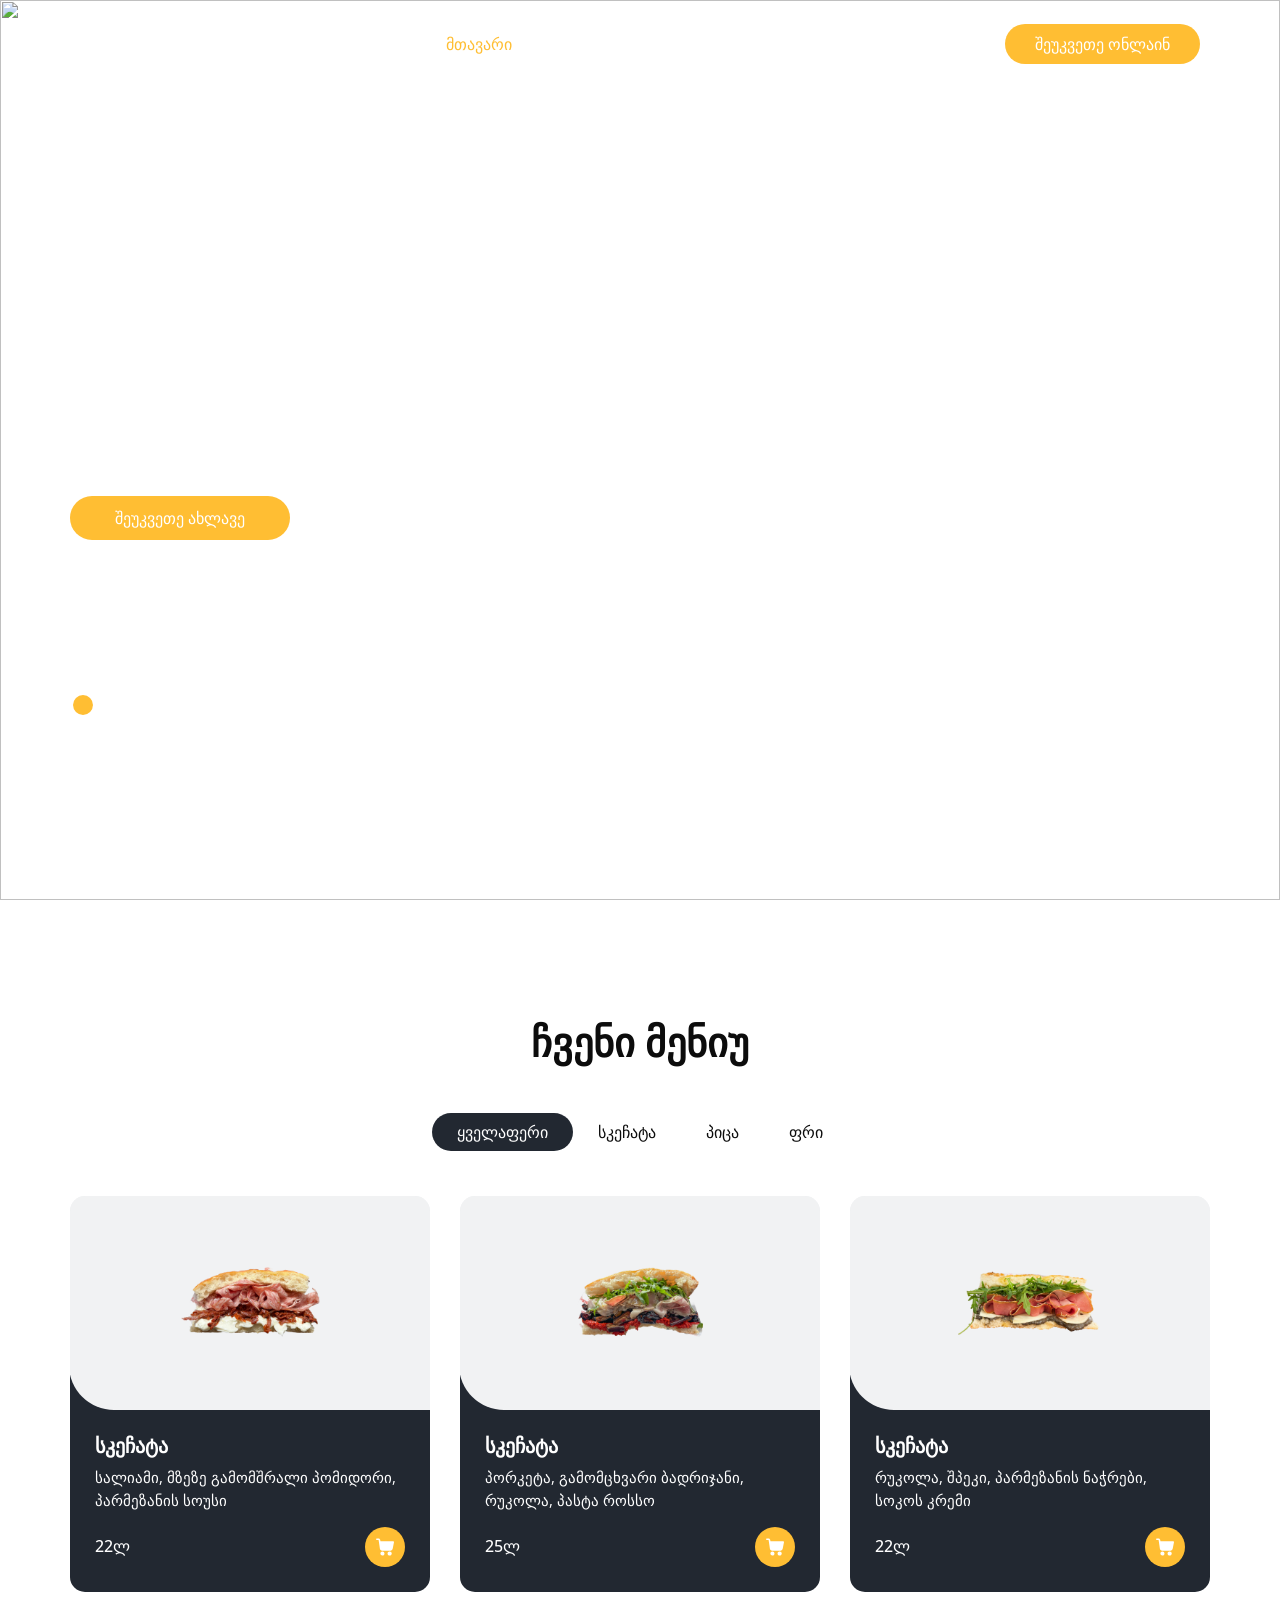
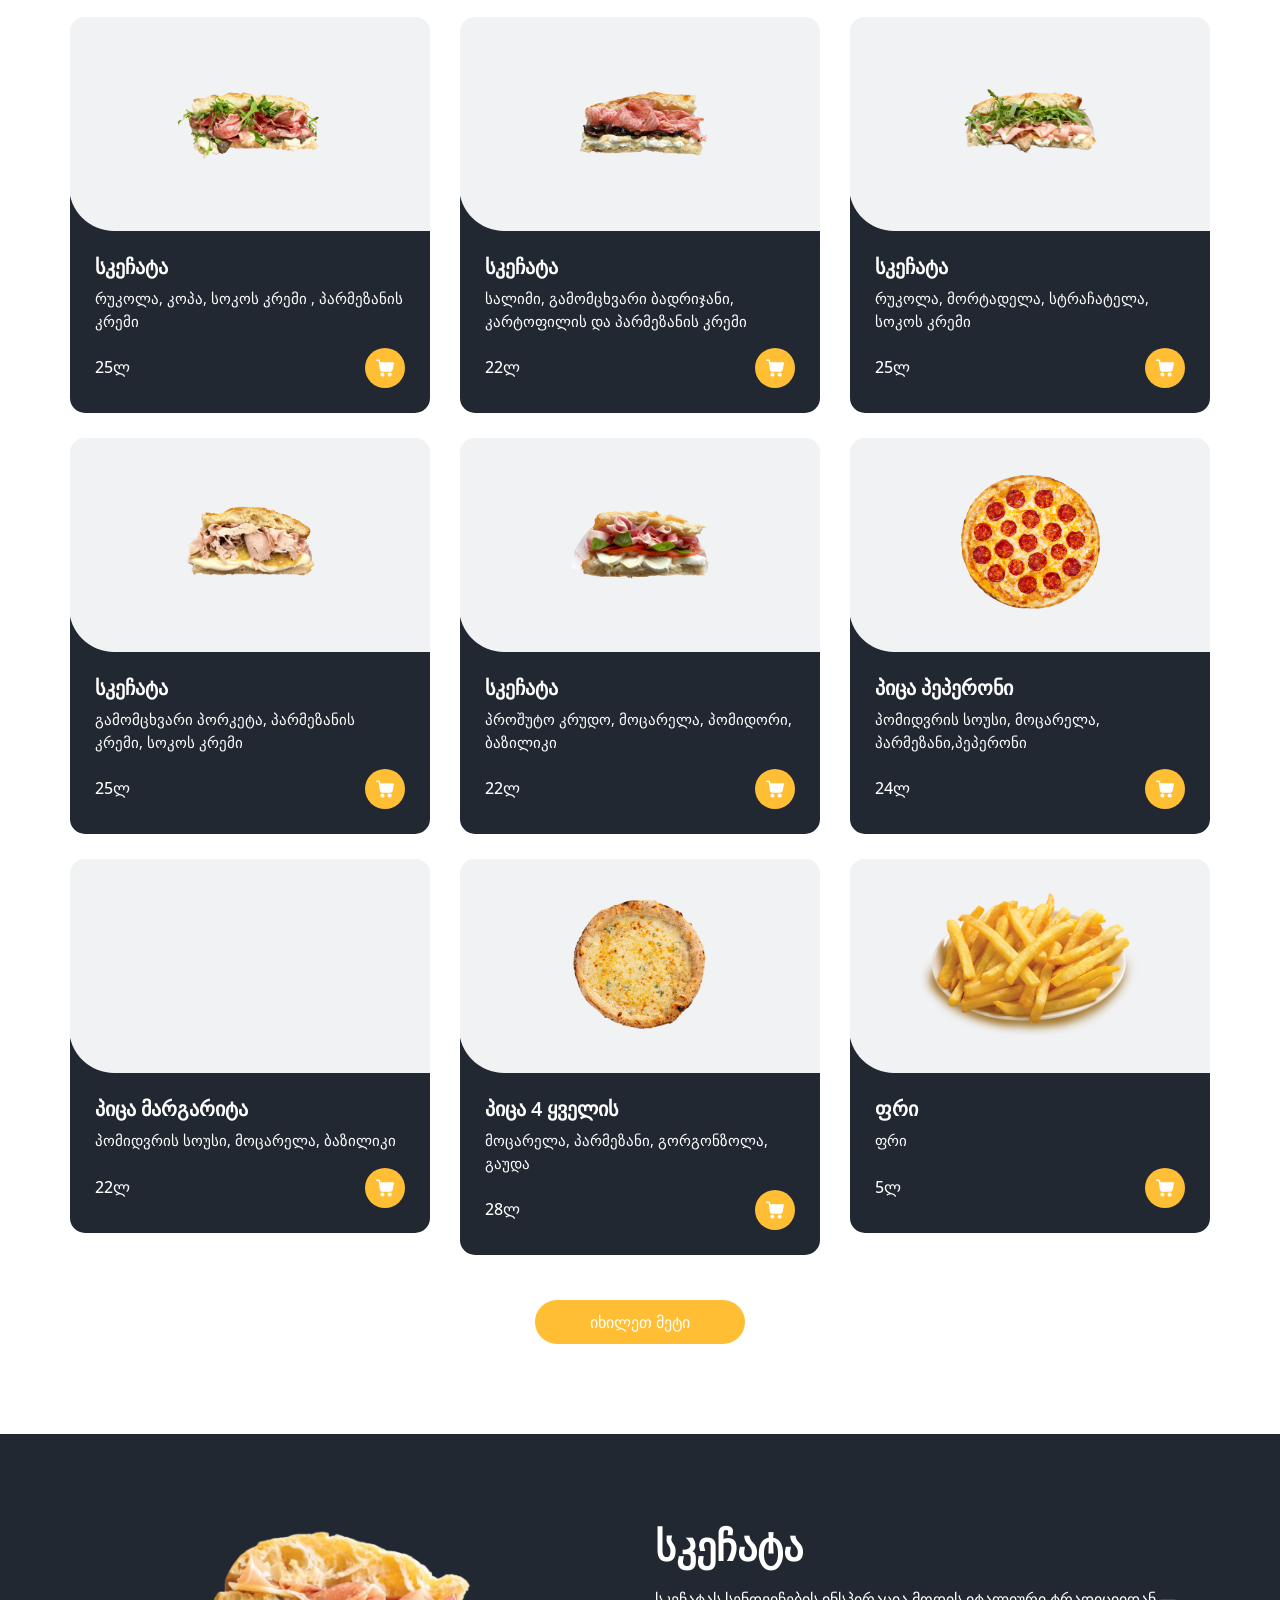
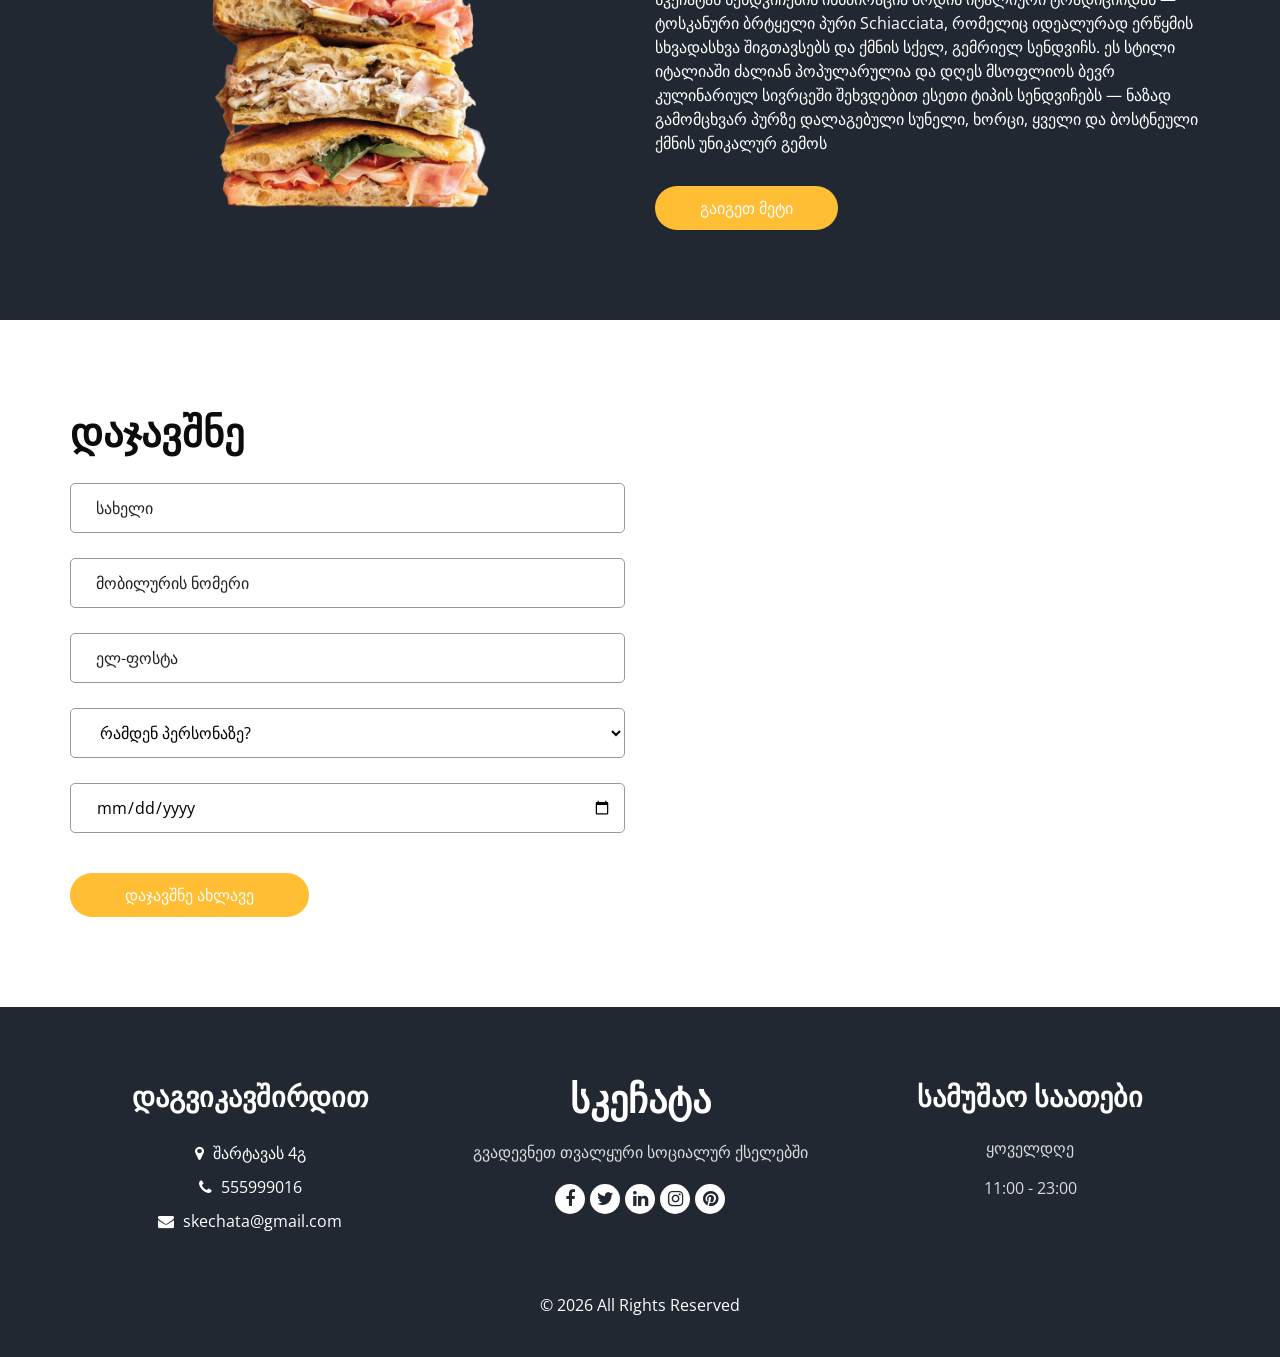
==== commit af21c18b: "innitial commit" ====
--- a/index.html
+++ b/index.html
@@ -36,7 +36,7 @@
 
   <div class="hero_area">
     <div class="bg-box">
-      <img src="images/hero-bg.jpg" alt="">
+      <img src="images/hero-bg.png" alt="">
     </div>
     <!-- header section strats -->
     <header class="header_section">
@@ -375,7 +375,7 @@
 
   <!-- end offer section -->
 
-  <!-- food section -->
+<!-- food section -->
 
   <section class="food_section layout_padding-bottom">
     <div class="container">
@@ -395,246 +395,778 @@
 
       <div class="filters-content">
         <div class="row grid">
+          <div class="col-sm-6 col-lg-4 all burger">
+            <div class="box">
+              <div>
+                <div class="img-box">
+                  <img src="images/skechata1.png" alt="">
+                </div>
+                <div class="detail-box">
+                  <h5>
+                    სკეჩატა
+                  </h5>
+                  <p>
+                    სალიამი, მზეზე გამომშრალი პომიდორი, პარმეზანის სოუსი
+                  </p>
+                  <div class="options">
+                    <h6>
+                      22ლ
+                    </h6>
+                    <a href="">
+                      <svg version="1.1" id="Capa_1" xmlns="http://www.w3.org/2000/svg" xmlns:xlink="http://www.w3.org/1999/xlink" x="0px" y="0px" viewBox="0 0 456.029 456.029" style="enable-background:new 0 0 456.029 456.029;" xml:space="preserve">
+                        <g>
+                          <g>
+                            <path d="M345.6,338.862c-29.184,0-53.248,23.552-53.248,53.248c0,29.184,23.552,53.248,53.248,53.248
+                         c29.184,0,53.248-23.552,53.248-53.248C398.336,362.926,374.784,338.862,345.6,338.862z" />
+                          </g>
+                        </g>
+                        <g>
+                          <g>
+                            <path d="M439.296,84.91c-1.024,0-2.56-0.512-4.096-0.512H112.64l-5.12-34.304C104.448,27.566,84.992,10.67,61.952,10.67H20.48
+                         C9.216,10.67,0,19.886,0,31.15c0,11.264,9.216,20.48,20.48,20.48h41.472c2.56,0,4.608,2.048,5.12,4.608l31.744,216.064
+                         c4.096,27.136,27.648,47.616,55.296,47.616h212.992c26.624,0,49.664-18.944,55.296-45.056l33.28-166.4
+                         C457.728,97.71,450.56,86.958,439.296,84.91z" />
+                          </g>
+                        </g>
+                        <g>
+                          <g>
+                            <path d="M215.04,389.55c-1.024-28.16-24.576-50.688-52.736-50.688c-29.696,1.536-52.224,26.112-51.2,55.296
+                         c1.024,28.16,24.064,50.688,52.224,50.688h1.024C193.536,443.31,216.576,418.734,215.04,389.55z" />
+                          </g>
+                        </g>
+                        <g>
+                        </g>
+                        <g>
+                        </g>
+                        <g>
+                        </g>
+                        <g>
+                        </g>
+                        <g>
+                        </g>
+                        <g>
+                        </g>
+                        <g>
+                        </g>
+                        <g>
+                        </g>
+                        <g>
+                        </g>
+                        <g>
+                        </g>
+                        <g>
+                        </g>
+                        <g>
+                        </g>
+                        <g>
+                        </g>
+                        <g>
+                        </g>
+                        <g>
+                        </g>
+                      </svg>
+                    </a>
+                  </div>
+                </div>
+              </div>
+            </div>
+          </div>
+<div class="col-sm-6 col-lg-4 all burger">
+            <div class="box">
+              <div>
+                <div class="img-box">
+                  <img src="images/skechata2.png" alt="">
+                </div>
+                <div class="detail-box">
+                  <h5>
+                    სკეჩატა
+                  </h5>
+                  <p>
+                    პორკეტა, გამომცხვარი ბადრიჯანი, რუკოლა, პასტა როსსო
+                  </p>
+                  <div class="options">
+                    <h6>
+                      25ლ
+                    </h6>
+                    <a href="">
+                      <svg version="1.1" id="Capa_1" xmlns="http://www.w3.org/2000/svg" xmlns:xlink="http://www.w3.org/1999/xlink" x="0px" y="0px" viewBox="0 0 456.029 456.029" style="enable-background:new 0 0 456.029 456.029;" xml:space="preserve">
+                        <g>
+                          <g>
+                            <path d="M345.6,338.862c-29.184,0-53.248,23.552-53.248,53.248c0,29.184,23.552,53.248,53.248,53.248
+                         c29.184,0,53.248-23.552,53.248-53.248C398.336,362.926,374.784,338.862,345.6,338.862z" />
+                          </g>
+                        </g>
+                        <g>
+                          <g>
+                            <path d="M439.296,84.91c-1.024,0-2.56-0.512-4.096-0.512H112.64l-5.12-34.304C104.448,27.566,84.992,10.67,61.952,10.67H20.48
+                         C9.216,10.67,0,19.886,0,31.15c0,11.264,9.216,20.48,20.48,20.48h41.472c2.56,0,4.608,2.048,5.12,4.608l31.744,216.064
+                         c4.096,27.136,27.648,47.616,55.296,47.616h212.992c26.624,0,49.664-18.944,55.296-45.056l33.28-166.4
+                         C457.728,97.71,450.56,86.958,439.296,84.91z" />
+                          </g>
+                        </g>
+                        <g>
+                          <g>
+                            <path d="M215.04,389.55c-1.024-28.16-24.576-50.688-52.736-50.688c-29.696,1.536-52.224,26.112-51.2,55.296
+                         c1.024,28.16,24.064,50.688,52.224,50.688h1.024C193.536,443.31,216.576,418.734,215.04,389.55z" />
+                          </g>
+                        </g>
+                        <g>
+                        </g>
+                        <g>
+                        </g>
+                        <g>
+                        </g>
+                        <g>
+                        </g>
+                        <g>
+                        </g>
+                        <g>
+                        </g>
+                        <g>
+                        </g>
+                        <g>
+                        </g>
+                        <g>
+                        </g>
+                        <g>
+                        </g>
+                        <g>
+                        </g>
+                        <g>
+                        </g>
+                        <g>
+                        </g>
+                        <g>
+                        </g>
+                        <g>
+                        </g>
+                      </svg>
+                    </a>
+                  </div>
+                </div>
+              </div>
+            </div>
+          </div>
+          <div class="col-sm-6 col-lg-4 all burger">
+            <div class="box">
+              <div>
+                <div class="img-box">
+                  <img src="images/skechata3.png" alt="">
+                </div>
+                <div class="detail-box">
+                  <h5>
+                    სკეჩატა
+                  </h5>
+                  <p>
+                    რუკოლა, შპეკი, პარმეზანის ნაჭრები, სოკოს კრემი
+                  </p>
+                  <div class="options">
+                    <h6>
+                      22ლ
+                    </h6>
+                    <a href="">
+                      <svg version="1.1" id="Capa_1" xmlns="http://www.w3.org/2000/svg" xmlns:xlink="http://www.w3.org/1999/xlink" x="0px" y="0px" viewBox="0 0 456.029 456.029" style="enable-background:new 0 0 456.029 456.029;" xml:space="preserve">
+                        <g>
+                          <g>
+                            <path d="M345.6,338.862c-29.184,0-53.248,23.552-53.248,53.248c0,29.184,23.552,53.248,53.248,53.248
+                         c29.184,0,53.248-23.552,53.248-53.248C398.336,362.926,374.784,338.862,345.6,338.862z" />
+                          </g>
+                        </g>
+                        <g>
+                          <g>
+                            <path d="M439.296,84.91c-1.024,0-2.56-0.512-4.096-0.512H112.64l-5.12-34.304C104.448,27.566,84.992,10.67,61.952,10.67H20.48
+                         C9.216,10.67,0,19.886,0,31.15c0,11.264,9.216,20.48,20.48,20.48h41.472c2.56,0,4.608,2.048,5.12,4.608l31.744,216.064
+                         c4.096,27.136,27.648,47.616,55.296,47.616h212.992c26.624,0,49.664-18.944,55.296-45.056l33.28-166.4
+                         C457.728,97.71,450.56,86.958,439.296,84.91z" />
+                          </g>
+                        </g>
+                        <g>
+                          <g>
+                            <path d="M215.04,389.55c-1.024-28.16-24.576-50.688-52.736-50.688c-29.696,1.536-52.224,26.112-51.2,55.296
+                         c1.024,28.16,24.064,50.688,52.224,50.688h1.024C193.536,443.31,216.576,418.734,215.04,389.55z" />
+                          </g>
+                        </g>
+                        <g>
+                        </g>
+                        <g>
+                        </g>
+                        <g>
+                        </g>
+                        <g>
+                        </g>
+                        <g>
+                        </g>
+                        <g>
+                        </g>
+                        <g>
+                        </g>
+                        <g>
+                        </g>
+                        <g>
+                        </g>
+                        <g>
+                        </g>
+                        <g>
+                        </g>
+                        <g>
+                        </g>
+                        <g>
+                        </g>
+                        <g>
+                        </g>
+                        <g>
+                        </g>
+                      </svg>
+                    </a>
+                  </div>
+                </div>
+              </div>
+            </div>
+          </div>
+                    <div class="col-sm-6 col-lg-4 all burger">
+            <div class="box">
+              <div>
+                <div class="img-box">
+                  <img src="images/skechata4.png" alt="">
+                </div>
+                <div class="detail-box">
+                  <h5>
+                    სკეჩატა
+                  </h5>
+                  <p>
+                    რუკოლა, კოპა, სოკოს კრემი , პარმეზანის კრემი
+                  </p>
+                  <div class="options">
+                    <h6>
+                      25ლ
+                    </h6>
+                    <a href="">
+                      <svg version="1.1" id="Capa_1" xmlns="http://www.w3.org/2000/svg" xmlns:xlink="http://www.w3.org/1999/xlink" x="0px" y="0px" viewBox="0 0 456.029 456.029" style="enable-background:new 0 0 456.029 456.029;" xml:space="preserve">
+                        <g>
+                          <g>
+                            <path d="M345.6,338.862c-29.184,0-53.248,23.552-53.248,53.248c0,29.184,23.552,53.248,53.248,53.248
+                         c29.184,0,53.248-23.552,53.248-53.248C398.336,362.926,374.784,338.862,345.6,338.862z" />
+                          </g>
+                        </g>
+                        <g>
+                          <g>
+                            <path d="M439.296,84.91c-1.024,0-2.56-0.512-4.096-0.512H112.64l-5.12-34.304C104.448,27.566,84.992,10.67,61.952,10.67H20.48
+                         C9.216,10.67,0,19.886,0,31.15c0,11.264,9.216,20.48,20.48,20.48h41.472c2.56,0,4.608,2.048,5.12,4.608l31.744,216.064
+                         c4.096,27.136,27.648,47.616,55.296,47.616h212.992c26.624,0,49.664-18.944,55.296-45.056l33.28-166.4
+                         C457.728,97.71,450.56,86.958,439.296,84.91z" />
+                          </g>
+                        </g>
+                        <g>
+                          <g>
+                            <path d="M215.04,389.55c-1.024-28.16-24.576-50.688-52.736-50.688c-29.696,1.536-52.224,26.112-51.2,55.296
+                         c1.024,28.16,24.064,50.688,52.224,50.688h1.024C193.536,443.31,216.576,418.734,215.04,389.55z" />
+                          </g>
+                        </g>
+                        <g>
+                        </g>
+                        <g>
+                        </g>
+                        <g>
+                        </g>
+                        <g>
+                        </g>
+                        <g>
+                        </g>
+                        <g>
+                        </g>
+                        <g>
+                        </g>
+                        <g>
+                        </g>
+                        <g>
+                        </g>
+                        <g>
+                        </g>
+                        <g>
+                        </g>
+                        <g>
+                        </g>
+                        <g>
+                        </g>
+                        <g>
+                        </g>
+                        <g>
+                        </g>
+                      </svg>
+                    </a>
+                  </div>
+                </div>
+              </div>
+            </div>
+          </div>
+                    <div class="col-sm-6 col-lg-4 all burger">
+            <div class="box">
+              <div>
+                <div class="img-box">
+                  <img src="images/skechata5.png" alt="">
+                </div>
+                <div class="detail-box">
+                  <h5>
+                    სკეჩატა
+                  </h5>
+                  <p>
+                   სალიმი, გამომცხვარი ბადრიჯანი, კარტოფილის და პარმეზანის კრემი
+                  </p>
+                  <div class="options">
+                    <h6>
+                      22ლ
+                    </h6>
+                    <a href="">
+                      <svg version="1.1" id="Capa_1" xmlns="http://www.w3.org/2000/svg" xmlns:xlink="http://www.w3.org/1999/xlink" x="0px" y="0px" viewBox="0 0 456.029 456.029" style="enable-background:new 0 0 456.029 456.029;" xml:space="preserve">
+                        <g>
+                          <g>
+                            <path d="M345.6,338.862c-29.184,0-53.248,23.552-53.248,53.248c0,29.184,23.552,53.248,53.248,53.248
+                         c29.184,0,53.248-23.552,53.248-53.248C398.336,362.926,374.784,338.862,345.6,338.862z" />
+                          </g>
+                        </g>
+                        <g>
+                          <g>
+                            <path d="M439.296,84.91c-1.024,0-2.56-0.512-4.096-0.512H112.64l-5.12-34.304C104.448,27.566,84.992,10.67,61.952,10.67H20.48
+                         C9.216,10.67,0,19.886,0,31.15c0,11.264,9.216,20.48,20.48,20.48h41.472c2.56,0,4.608,2.048,5.12,4.608l31.744,216.064
+                         c4.096,27.136,27.648,47.616,55.296,47.616h212.992c26.624,0,49.664-18.944,55.296-45.056l33.28-166.4
+                         C457.728,97.71,450.56,86.958,439.296,84.91z" />
+                          </g>
+                        </g>
+                        <g>
+                          <g>
+                            <path d="M215.04,389.55c-1.024-28.16-24.576-50.688-52.736-50.688c-29.696,1.536-52.224,26.112-51.2,55.296
+                         c1.024,28.16,24.064,50.688,52.224,50.688h1.024C193.536,443.31,216.576,418.734,215.04,389.55z" />
+                          </g>
+                        </g>
+                        <g>
+                        </g>
+                        <g>
+                        </g>
+                        <g>
+                        </g>
+                        <g>
+                        </g>
+                        <g>
+                        </g>
+                        <g>
+                        </g>
+                        <g>
+                        </g>
+                        <g>
+                        </g>
+                        <g>
+                        </g>
+                        <g>
+                        </g>
+                        <g>
+                        </g>
+                        <g>
+                        </g>
+                        <g>
+                        </g>
+                        <g>
+                        </g>
+                        <g>
+                        </g>
+                      </svg>
+                    </a>
+                  </div>
+                </div>
+              </div>
+            </div>
+          </div>
+                    <div class="col-sm-6 col-lg-4 all burger">
+            <div class="box">
+              <div>
+                <div class="img-box">
+                  <img src="images/skechata6.png" alt="">
+                </div>
+                <div class="detail-box">
+                  <h5>
+                    სკეჩატა
+                  </h5>
+                  <p>
+                    რუკოლა, მორტადელა, სტრაჩატელა, სოკოს კრემი
+                  </p>
+                  <div class="options">
+                    <h6>
+                      25ლ
+                    </h6>
+                    <a href="">
+                      <svg version="1.1" id="Capa_1" xmlns="http://www.w3.org/2000/svg" xmlns:xlink="http://www.w3.org/1999/xlink" x="0px" y="0px" viewBox="0 0 456.029 456.029" style="enable-background:new 0 0 456.029 456.029;" xml:space="preserve">
+                        <g>
+                          <g>
+                            <path d="M345.6,338.862c-29.184,0-53.248,23.552-53.248,53.248c0,29.184,23.552,53.248,53.248,53.248
+                         c29.184,0,53.248-23.552,53.248-53.248C398.336,362.926,374.784,338.862,345.6,338.862z" />
+                          </g>
+                        </g>
+                        <g>
+                          <g>
+                            <path d="M439.296,84.91c-1.024,0-2.56-0.512-4.096-0.512H112.64l-5.12-34.304C104.448,27.566,84.992,10.67,61.952,10.67H20.48
+                         C9.216,10.67,0,19.886,0,31.15c0,11.264,9.216,20.48,20.48,20.48h41.472c2.56,0,4.608,2.048,5.12,4.608l31.744,216.064
+                         c4.096,27.136,27.648,47.616,55.296,47.616h212.992c26.624,0,49.664-18.944,55.296-45.056l33.28-166.4
+                         C457.728,97.71,450.56,86.958,439.296,84.91z" />
+                          </g>
+                        </g>
+                        <g>
+                          <g>
+                            <path d="M215.04,389.55c-1.024-28.16-24.576-50.688-52.736-50.688c-29.696,1.536-52.224,26.112-51.2,55.296
+                         c1.024,28.16,24.064,50.688,52.224,50.688h1.024C193.536,443.31,216.576,418.734,215.04,389.55z" />
+                          </g>
+                        </g>
+                        <g>
+                        </g>
+                        <g>
+                        </g>
+                        <g>
+                        </g>
+                        <g>
+                        </g>
+                        <g>
+                        </g>
+                        <g>
+                        </g>
+                        <g>
+                        </g>
+                        <g>
+                        </g>
+                        <g>
+                        </g>
+                        <g>
+                        </g>
+                        <g>
+                        </g>
+                        <g>
+                        </g>
+                        <g>
+                        </g>
+                        <g>
+                        </g>
+                        <g>
+                        </g>
+                      </svg>
+                    </a>
+                  </div>
+                </div>
+              </div>
+            </div>
+          </div>
+                    <div class="col-sm-6 col-lg-4 all burger">
+            <div class="box">
+              <div>
+                <div class="img-box">
+                  <img src="images/skechata7.png" alt="">
+                </div>
+                <div class="detail-box">
+                  <h5>
+                    სკეჩატა
+                  </h5>
+                  <p>
+                    გამომცხვარი პორკეტა, პარმეზანის კრემი, სოკოს კრემი
+                  </p>
+                  <div class="options">
+                    <h6>
+                      25ლ
+                    </h6>
+                    <a href="">
+                      <svg version="1.1" id="Capa_1" xmlns="http://www.w3.org/2000/svg" xmlns:xlink="http://www.w3.org/1999/xlink" x="0px" y="0px" viewBox="0 0 456.029 456.029" style="enable-background:new 0 0 456.029 456.029;" xml:space="preserve">
+                        <g>
+                          <g>
+                            <path d="M345.6,338.862c-29.184,0-53.248,23.552-53.248,53.248c0,29.184,23.552,53.248,53.248,53.248
+                         c29.184,0,53.248-23.552,53.248-53.248C398.336,362.926,374.784,338.862,345.6,338.862z" />
+                          </g>
+                        </g>
+                        <g>
+                          <g>
+                            <path d="M439.296,84.91c-1.024,0-2.56-0.512-4.096-0.512H112.64l-5.12-34.304C104.448,27.566,84.992,10.67,61.952,10.67H20.48
+                         C9.216,10.67,0,19.886,0,31.15c0,11.264,9.216,20.48,20.48,20.48h41.472c2.56,0,4.608,2.048,5.12,4.608l31.744,216.064
+                         c4.096,27.136,27.648,47.616,55.296,47.616h212.992c26.624,0,49.664-18.944,55.296-45.056l33.28-166.4
+                         C457.728,97.71,450.56,86.958,439.296,84.91z" />
+                          </g>
+                        </g>
+                        <g>
+                          <g>
+                            <path d="M215.04,389.55c-1.024-28.16-24.576-50.688-52.736-50.688c-29.696,1.536-52.224,26.112-51.2,55.296
+                         c1.024,28.16,24.064,50.688,52.224,50.688h1.024C193.536,443.31,216.576,418.734,215.04,389.55z" />
+                          </g>
+                        </g>
+                        <g>
+                        </g>
+                        <g>
+                        </g>
+                        <g>
+                        </g>
+                        <g>
+                        </g>
+                        <g>
+                        </g>
+                        <g>
+                        </g>
+                        <g>
+                        </g>
+                        <g>
+                        </g>
+                        <g>
+                        </g>
+                        <g>
+                        </g>
+                        <g>
+                        </g>
+                        <g>
+                        </g>
+                        <g>
+                        </g>
+                        <g>
+                        </g>
+                        <g>
+                        </g>
+                      </svg>
+                    </a>
+                  </div>
+                </div>
+              </div>
+            </div>
+          </div>
+                    <div class="col-sm-6 col-lg-4 all burger">
+            <div class="box">
+              <div>
+                <div class="img-box">
+                  <img src="images/skechata8.png" alt="">
+                </div>
+                <div class="detail-box">
+                  <h5>
+                    სკეჩატა
+                  </h5>
+                  <p>
+                    პროშუტო კრუდო, მოცარელა, პომიდორი, ბაზილიკი
+                  </p>
+                  <div class="options">
+                    <h6>
+                      22ლ
+                    </h6>
+                    <a href="">
+                      <svg version="1.1" id="Capa_1" xmlns="http://www.w3.org/2000/svg" xmlns:xlink="http://www.w3.org/1999/xlink" x="0px" y="0px" viewBox="0 0 456.029 456.029" style="enable-background:new 0 0 456.029 456.029;" xml:space="preserve">
+                        <g>
+                          <g>
+                            <path d="M345.6,338.862c-29.184,0-53.248,23.552-53.248,53.248c0,29.184,23.552,53.248,53.248,53.248
+                         c29.184,0,53.248-23.552,53.248-53.248C398.336,362.926,374.784,338.862,345.6,338.862z" />
+                          </g>
+                        </g>
+                        <g>
+                          <g>
+                            <path d="M439.296,84.91c-1.024,0-2.56-0.512-4.096-0.512H112.64l-5.12-34.304C104.448,27.566,84.992,10.67,61.952,10.67H20.48
+                         C9.216,10.67,0,19.886,0,31.15c0,11.264,9.216,20.48,20.48,20.48h41.472c2.56,0,4.608,2.048,5.12,4.608l31.744,216.064
+                         c4.096,27.136,27.648,47.616,55.296,47.616h212.992c26.624,0,49.664-18.944,55.296-45.056l33.28-166.4
+                         C457.728,97.71,450.56,86.958,439.296,84.91z" />
+                          </g>
+                        </g>
+                        <g>
+                          <g>
+                            <path d="M215.04,389.55c-1.024-28.16-24.576-50.688-52.736-50.688c-29.696,1.536-52.224,26.112-51.2,55.296
+                         c1.024,28.16,24.064,50.688,52.224,50.688h1.024C193.536,443.31,216.576,418.734,215.04,389.55z" />
+                          </g>
+                        </g>
+                        <g>
+                        </g>
+                        <g>
+                        </g>
+                        <g>
+                        </g>
+                        <g>
+                        </g>
+                        <g>
+                        </g>
+                        <g>
+                        </g>
+                        <g>
+                        </g>
+                        <g>
+                        </g>
+                        <g>
+                        </g>
+                        <g>
+                        </g>
+                        <g>
+                        </g>
+                        <g>
+                        </g>
+                        <g>
+                        </g>
+                        <g>
+                        </g>
+                        <g>
+                        </g>
+                      </svg>
+                    </a>
+                  </div>
+                </div>
+              </div>
+            </div>
+          </div>
           <div class="col-sm-6 col-lg-4 all pizza">
             <div class="box">
               <div>
                 <div class="img-box">
-                  <img src="images/f1.png" alt="">
+                  <img src="images/pizza3.png" alt="">
+                </div>
+                <div class="detail-box">
+                  <h5>
+                    პიცა პეპერონი
+                  </h5>
+                  <p>
+                    პომიდვრის სოუსი, მოცარელა, პარმეზანი,პეპერონი
+                  </p>
+                  <div class="options">
+                    <h6>
+                      24ლ
+                    </h6>
+                    <a href="">
+                      <svg version="1.1" id="Capa_1" xmlns="http://www.w3.org/2000/svg" xmlns:xlink="http://www.w3.org/1999/xlink" x="0px" y="0px" viewBox="0 0 456.029 456.029" style="enable-background:new 0 0 456.029 456.029;" xml:space="preserve">
+                        <g>
+                          <g>
+                            <path d="M345.6,338.862c-29.184,0-53.248,23.552-53.248,53.248c0,29.184,23.552,53.248,53.248,53.248
+                         c29.184,0,53.248-23.552,53.248-53.248C398.336,362.926,374.784,338.862,345.6,338.862z" />
+                          </g>
+                        </g>
+                        <g>
+                          <g>
+                            <path d="M439.296,84.91c-1.024,0-2.56-0.512-4.096-0.512H112.64l-5.12-34.304C104.448,27.566,84.992,10.67,61.952,10.67H20.48
+                         C9.216,10.67,0,19.886,0,31.15c0,11.264,9.216,20.48,20.48,20.48h41.472c2.56,0,4.608,2.048,5.12,4.608l31.744,216.064
+                         c4.096,27.136,27.648,47.616,55.296,47.616h212.992c26.624,0,49.664-18.944,55.296-45.056l33.28-166.4
+                         C457.728,97.71,450.56,86.958,439.296,84.91z" />
+                          </g>
+                        </g>
+                        <g>
+                          <g>
+                            <path d="M215.04,389.55c-1.024-28.16-24.576-50.688-52.736-50.688c-29.696,1.536-52.224,26.112-51.2,55.296
+                         c1.024,28.16,24.064,50.688,52.224,50.688h1.024C193.536,443.31,216.576,418.734,215.04,389.55z" />
+                          </g>
+                        </g>
+                        <g>
+                        </g>
+                        <g>
+                        </g>
+                        <g>
+                        </g>
+                        <g>
+                        </g>
+                        <g>
+                        </g>
+                        <g>
+                        </g>
+                        <g>
+                        </g>
+                        <g>
+                        </g>
+                        <g>
+                        </g>
+                        <g>
+                        </g>
+                        <g>
+                        </g>
+                        <g>
+                        </g>
+                        <g>
+                        </g>
+                        <g>
+                        </g>
+                        <g>
+                        </g>
+                      </svg>
+                    </a>
+                  </div>
+                </div>
+              </div>
+            </div>
+          </div>
+          <div class="col-sm-6 col-lg-4 all pizza">
+            <div class="box">
+              <div>
+                <div class="img-box">
+                  <img src="images/pizza1.png" alt="">
+                </div>
+                <div class="detail-box">
+                  <h5>
+                    პიცა მარგარიტა
+                  </h5>
+                  <p>
+                    პომიდვრის სოუსი, მოცარელა, ბაზილიკი
+                  </p>
+                  <div class="options">
+                    <h6>
+                      22ლ
+                    </h6>
+                    <a href="">
+                      <svg version="1.1" id="Capa_1" xmlns="http://www.w3.org/2000/svg" xmlns:xlink="http://www.w3.org/1999/xlink" x="0px" y="0px" viewBox="0 0 456.029 456.029" style="enable-background:new 0 0 456.029 456.029;" xml:space="preserve">
+                        <g>
+                          <g>
+                            <path d="M345.6,338.862c-29.184,0-53.248,23.552-53.248,53.248c0,29.184,23.552,53.248,53.248,53.248
+                         c29.184,0,53.248-23.552,53.248-53.248C398.336,362.926,374.784,338.862,345.6,338.862z" />
+                          </g>
+                        </g>
+                        <g>
+                          <g>
+                            <path d="M439.296,84.91c-1.024,0-2.56-0.512-4.096-0.512H112.64l-5.12-34.304C104.448,27.566,84.992,10.67,61.952,10.67H20.48
+                         C9.216,10.67,0,19.886,0,31.15c0,11.264,9.216,20.48,20.48,20.48h41.472c2.56,0,4.608,2.048,5.12,4.608l31.744,216.064
+                         c4.096,27.136,27.648,47.616,55.296,47.616h212.992c26.624,0,49.664-18.944,55.296-45.056l33.28-166.4
+                         C457.728,97.71,450.56,86.958,439.296,84.91z" />
+                          </g>
+                        </g>
+                        <g>
+                          <g>
+                            <path d="M215.04,389.55c-1.024-28.16-24.576-50.688-52.736-50.688c-29.696,1.536-52.224,26.112-51.2,55.296
+                         c1.024,28.16,24.064,50.688,52.224,50.688h1.024C193.536,443.31,216.576,418.734,215.04,389.55z" />
+                          </g>
+                        </g>
+                        <g>
+                        </g>
+                        <g>
+                        </g>
+                        <g>
+                        </g>
+                        <g>
+                        </g>
+                        <g>
+                        </g>
+                        <g>
+                        </g>
+                        <g>
+                        </g>
+                        <g>
+                        </g>
+                        <g>
+                        </g>
+                        <g>
+                        </g>
+                        <g>
+                        </g>
+                        <g>
+                        </g>
+                        <g>
+                        </g>
+                        <g>
+                        </g>
+                        <g>
+                        </g>
+                      </svg>
+                    </a>
+                  </div>
+                </div>
+              </div>
+            </div>
+          </div>
+          <!-- <div class="col-sm-6 col-lg-4 all pasta">
+            <div class="box">
+              <div>
+                <div class="img-box">
+                  <img src="images/f4.png" alt="">
                 </div>
                 <div class="detail-box">
                   <h5>
                     გემრიელი პიცა
                   </h5>
                   <p>
-                    დამზადებულია ალეკოს კეჩუპით
-                  </p>
-                  <div class="options">
-                    <h6>
-                      30ლ
-                    </h6>
-                    <a href="">
-                      <svg version="1.1" id="Capa_1" xmlns="http://www.w3.org/2000/svg" xmlns:xlink="http://www.w3.org/1999/xlink" x="0px" y="0px" viewBox="0 0 456.029 456.029" style="enable-background:new 0 0 456.029 456.029;" xml:space="preserve">
-                        <g>
-                          <g>
-                            <path d="M345.6,338.862c-29.184,0-53.248,23.552-53.248,53.248c0,29.184,23.552,53.248,53.248,53.248
-                         c29.184,0,53.248-23.552,53.248-53.248C398.336,362.926,374.784,338.862,345.6,338.862z" />
-                          </g>
-                        </g>
-                        <g>
-                          <g>
-                            <path d="M439.296,84.91c-1.024,0-2.56-0.512-4.096-0.512H112.64l-5.12-34.304C104.448,27.566,84.992,10.67,61.952,10.67H20.48
-                         C9.216,10.67,0,19.886,0,31.15c0,11.264,9.216,20.48,20.48,20.48h41.472c2.56,0,4.608,2.048,5.12,4.608l31.744,216.064
-                         c4.096,27.136,27.648,47.616,55.296,47.616h212.992c26.624,0,49.664-18.944,55.296-45.056l33.28-166.4
-                         C457.728,97.71,450.56,86.958,439.296,84.91z" />
-                          </g>
-                        </g>
-                        <g>
-                          <g>
-                            <path d="M215.04,389.55c-1.024-28.16-24.576-50.688-52.736-50.688c-29.696,1.536-52.224,26.112-51.2,55.296
-                         c1.024,28.16,24.064,50.688,52.224,50.688h1.024C193.536,443.31,216.576,418.734,215.04,389.55z" />
-                          </g>
-                        </g>
-                        <g>
-                        </g>
-                        <g>
-                        </g>
-                        <g>
-                        </g>
-                        <g>
-                        </g>
-                        <g>
-                        </g>
-                        <g>
-                        </g>
-                        <g>
-                        </g>
-                        <g>
-                        </g>
-                        <g>
-                        </g>
-                        <g>
-                        </g>
-                        <g>
-                        </g>
-                        <g>
-                        </g>
-                        <g>
-                        </g>
-                        <g>
-                        </g>
-                        <g>
-                        </g>
-                      </svg>
-                    </a>
-                  </div>
-                </div>
-              </div>
-            </div>
-          </div>
-          <div class="col-sm-6 col-lg-4 all burger">
-            <div class="box">
-              <div>
-                <div class="img-box">
-                  <img src="images/f2.png" alt="">
-                </div>
-                <div class="detail-box">
-                  <h5>
-                    გემრიელი სკეჩატა
-                  </h5>
-                  <p>
-                    დამზადებულია ალეკოს კეჩუპით
-                  </p>
-                  <div class="options">
-                    <h6>
-                      30ლ
-                    </h6>
-                    <a href="">
-                      <svg version="1.1" id="Capa_1" xmlns="http://www.w3.org/2000/svg" xmlns:xlink="http://www.w3.org/1999/xlink" x="0px" y="0px" viewBox="0 0 456.029 456.029" style="enable-background:new 0 0 456.029 456.029;" xml:space="preserve">
-                        <g>
-                          <g>
-                            <path d="M345.6,338.862c-29.184,0-53.248,23.552-53.248,53.248c0,29.184,23.552,53.248,53.248,53.248
-                         c29.184,0,53.248-23.552,53.248-53.248C398.336,362.926,374.784,338.862,345.6,338.862z" />
-                          </g>
-                        </g>
-                        <g>
-                          <g>
-                            <path d="M439.296,84.91c-1.024,0-2.56-0.512-4.096-0.512H112.64l-5.12-34.304C104.448,27.566,84.992,10.67,61.952,10.67H20.48
-                         C9.216,10.67,0,19.886,0,31.15c0,11.264,9.216,20.48,20.48,20.48h41.472c2.56,0,4.608,2.048,5.12,4.608l31.744,216.064
-                         c4.096,27.136,27.648,47.616,55.296,47.616h212.992c26.624,0,49.664-18.944,55.296-45.056l33.28-166.4
-                         C457.728,97.71,450.56,86.958,439.296,84.91z" />
-                          </g>
-                        </g>
-                        <g>
-                          <g>
-                            <path d="M215.04,389.55c-1.024-28.16-24.576-50.688-52.736-50.688c-29.696,1.536-52.224,26.112-51.2,55.296
-                         c1.024,28.16,24.064,50.688,52.224,50.688h1.024C193.536,443.31,216.576,418.734,215.04,389.55z" />
-                          </g>
-                        </g>
-                        <g>
-                        </g>
-                        <g>
-                        </g>
-                        <g>
-                        </g>
-                        <g>
-                        </g>
-                        <g>
-                        </g>
-                        <g>
-                        </g>
-                        <g>
-                        </g>
-                        <g>
-                        </g>
-                        <g>
-                        </g>
-                        <g>
-                        </g>
-                        <g>
-                        </g>
-                        <g>
-                        </g>
-                        <g>
-                        </g>
-                        <g>
-                        </g>
-                        <g>
-                        </g>
-                      </svg>
-                    </a>
-                  </div>
-                </div>
-              </div>
-            </div>
-          </div>
-          <div class="col-sm-6 col-lg-4 all pizza">
-            <div class="box">
-              <div>
-                <div class="img-box">
-                  <img src="images/f3.png" alt="">
-                </div>
-                <div class="detail-box">
-                  <h5>
-                    გემრიელი პიცა
-                  </h5>
-                  <p>
-                    დამზადებულია ალეკოს კეჩუპით
-                  </p>
-                  <div class="options">
-                    <h6>
-                      $17
-                    </h6>
-                    <a href="">
-                      <svg version="1.1" id="Capa_1" xmlns="http://www.w3.org/2000/svg" xmlns:xlink="http://www.w3.org/1999/xlink" x="0px" y="0px" viewBox="0 0 456.029 456.029" style="enable-background:new 0 0 456.029 456.029;" xml:space="preserve">
-                        <g>
-                          <g>
-                            <path d="M345.6,338.862c-29.184,0-53.248,23.552-53.248,53.248c0,29.184,23.552,53.248,53.248,53.248
-                         c29.184,0,53.248-23.552,53.248-53.248C398.336,362.926,374.784,338.862,345.6,338.862z" />
-                          </g>
-                        </g>
-                        <g>
-                          <g>
-                            <path d="M439.296,84.91c-1.024,0-2.56-0.512-4.096-0.512H112.64l-5.12-34.304C104.448,27.566,84.992,10.67,61.952,10.67H20.48
-                         C9.216,10.67,0,19.886,0,31.15c0,11.264,9.216,20.48,20.48,20.48h41.472c2.56,0,4.608,2.048,5.12,4.608l31.744,216.064
-                         c4.096,27.136,27.648,47.616,55.296,47.616h212.992c26.624,0,49.664-18.944,55.296-45.056l33.28-166.4
-                         C457.728,97.71,450.56,86.958,439.296,84.91z" />
-                          </g>
-                        </g>
-                        <g>
-                          <g>
-                            <path d="M215.04,389.55c-1.024-28.16-24.576-50.688-52.736-50.688c-29.696,1.536-52.224,26.112-51.2,55.296
-                         c1.024,28.16,24.064,50.688,52.224,50.688h1.024C193.536,443.31,216.576,418.734,215.04,389.55z" />
-                          </g>
-                        </g>
-                        <g>
-                        </g>
-                        <g>
-                        </g>
-                        <g>
-                        </g>
-                        <g>
-                        </g>
-                        <g>
-                        </g>
-                        <g>
-                        </g>
-                        <g>
-                        </g>
-                        <g>
-                        </g>
-                        <g>
-                        </g>
-                        <g>
-                        </g>
-                        <g>
-                        </g>
-                        <g>
-                        </g>
-                        <g>
-                        </g>
-                        <g>
-                        </g>
-                        <g>
-                        </g>
-                      </svg>
-                    </a>
-                  </div>
-                </div>
-              </div>
-            </div>
-          </div>
-          <div class="col-sm-6 col-lg-4 all pasta">
-            <div class="box">
-              <div>
-                <div class="img-box">
-                  <img src="images/f4.png" alt="">
-                </div>
-                <div class="detail-box">
-                  <h5>
-                    გემრიელი პიცა
-                  </h5>
-                  <p>
-                    დამზადებულია ალეკოს კეჩუპით
+                    პროშუტო კრუდო, კარტოფილის კრემი , ტრიუფელის კრემი და შებოლილი ყველი.
                   </p>
                   <div class="options">
                     <h6>
@@ -698,6 +1230,82 @@
                 </div>
               </div>
             </div>
+          </div> -->
+          <div class="col-sm-6 col-lg-4 all pizza">
+            <div class="box">
+              <div>
+                <div class="img-box">
+                  <img src="images/pizza2.png" alt="">
+                </div>
+                <div class="detail-box">
+                  <h5>
+                    პიცა 4 ყველის
+                  </h5>
+                  <p>
+                    მოცარელა, პარმეზანი, გორგონზოლა, გაუდა
+                  </p>
+                  <div class="options">
+                    <h6>
+                      28ლ
+                    </h6>
+                    <a href="">
+                      <svg version="1.1" id="Capa_1" xmlns="http://www.w3.org/2000/svg" xmlns:xlink="http://www.w3.org/1999/xlink" x="0px" y="0px" viewBox="0 0 456.029 456.029" style="enable-background:new 0 0 456.029 456.029;" xml:space="preserve">
+                        <g>
+                          <g>
+                            <path d="M345.6,338.862c-29.184,0-53.248,23.552-53.248,53.248c0,29.184,23.552,53.248,53.248,53.248
+                         c29.184,0,53.248-23.552,53.248-53.248C398.336,362.926,374.784,338.862,345.6,338.862z" />
+                          </g>
+                        </g>
+                        <g>
+                          <g>
+                            <path d="M439.296,84.91c-1.024,0-2.56-0.512-4.096-0.512H112.64l-5.12-34.304C104.448,27.566,84.992,10.67,61.952,10.67H20.48
+                         C9.216,10.67,0,19.886,0,31.15c0,11.264,9.216,20.48,20.48,20.48h41.472c2.56,0,4.608,2.048,5.12,4.608l31.744,216.064
+                         c4.096,27.136,27.648,47.616,55.296,47.616h212.992c26.624,0,49.664-18.944,55.296-45.056l33.28-166.4
+                         C457.728,97.71,450.56,86.958,439.296,84.91z" />
+                          </g>
+                        </g>
+                        <g>
+                          <g>
+                            <path d="M215.04,389.55c-1.024-28.16-24.576-50.688-52.736-50.688c-29.696,1.536-52.224,26.112-51.2,55.296
+                         c1.024,28.16,24.064,50.688,52.224,50.688h1.024C193.536,443.31,216.576,418.734,215.04,389.55z" />
+                          </g>
+                        </g>
+                        <g>
+                        </g>
+                        <g>
+                        </g>
+                        <g>
+                        </g>
+                        <g>
+                        </g>
+                        <g>
+                        </g>
+                        <g>
+                        </g>
+                        <g>
+                        </g>
+                        <g>
+                        </g>
+                        <g>
+                        </g>
+                        <g>
+                        </g>
+                        <g>
+                        </g>
+                        <g>
+                        </g>
+                        <g>
+                        </g>
+                        <g>
+                        </g>
+                        <g>
+                        </g>
+                      </svg>
+                    </a>
+                  </div>
+                </div>
+              </div>
+            </div>
           </div>
           <div class="col-sm-6 col-lg-4 all fries">
             <div class="box">
@@ -710,239 +1318,11 @@
                     ფრი
                   </h5>
                   <p>
-                    მოყვება ალეკოს კეჩუპი
+                    ფრი
                   </p>
                   <div class="options">
                     <h6>
-                      $10
-                    </h6>
-                    <a href="">
-                      <svg version="1.1" id="Capa_1" xmlns="http://www.w3.org/2000/svg" xmlns:xlink="http://www.w3.org/1999/xlink" x="0px" y="0px" viewBox="0 0 456.029 456.029" style="enable-background:new 0 0 456.029 456.029;" xml:space="preserve">
-                        <g>
-                          <g>
-                            <path d="M345.6,338.862c-29.184,0-53.248,23.552-53.248,53.248c0,29.184,23.552,53.248,53.248,53.248
-                         c29.184,0,53.248-23.552,53.248-53.248C398.336,362.926,374.784,338.862,345.6,338.862z" />
-                          </g>
-                        </g>
-                        <g>
-                          <g>
-                            <path d="M439.296,84.91c-1.024,0-2.56-0.512-4.096-0.512H112.64l-5.12-34.304C104.448,27.566,84.992,10.67,61.952,10.67H20.48
-                         C9.216,10.67,0,19.886,0,31.15c0,11.264,9.216,20.48,20.48,20.48h41.472c2.56,0,4.608,2.048,5.12,4.608l31.744,216.064
-                         c4.096,27.136,27.648,47.616,55.296,47.616h212.992c26.624,0,49.664-18.944,55.296-45.056l33.28-166.4
-                         C457.728,97.71,450.56,86.958,439.296,84.91z" />
-                          </g>
-                        </g>
-                        <g>
-                          <g>
-                            <path d="M215.04,389.55c-1.024-28.16-24.576-50.688-52.736-50.688c-29.696,1.536-52.224,26.112-51.2,55.296
-                         c1.024,28.16,24.064,50.688,52.224,50.688h1.024C193.536,443.31,216.576,418.734,215.04,389.55z" />
-                          </g>
-                        </g>
-                        <g>
-                        </g>
-                        <g>
-                        </g>
-                        <g>
-                        </g>
-                        <g>
-                        </g>
-                        <g>
-                        </g>
-                        <g>
-                        </g>
-                        <g>
-                        </g>
-                        <g>
-                        </g>
-                        <g>
-                        </g>
-                        <g>
-                        </g>
-                        <g>
-                        </g>
-                        <g>
-                        </g>
-                        <g>
-                        </g>
-                        <g>
-                        </g>
-                        <g>
-                        </g>
-                      </svg>
-                    </a>
-                  </div>
-                </div>
-              </div>
-            </div>
-          </div>
-          <div class="col-sm-6 col-lg-4 all pizza">
-            <div class="box">
-              <div>
-                <div class="img-box">
-                  <img src="images/f6.png" alt="">
-                </div>
-                <div class="detail-box">
-                  <h5>
-                    გემრიელი პიცა
-                  </h5>
-                  <p>
-                    დამზადებულია ალეკოს კეჩუპით
-                  </p>
-                  <div class="options">
-                    <h6>
-                      $15
-                    </h6>
-                    <a href="">
-                      <svg version="1.1" id="Capa_1" xmlns="http://www.w3.org/2000/svg" xmlns:xlink="http://www.w3.org/1999/xlink" x="0px" y="0px" viewBox="0 0 456.029 456.029" style="enable-background:new 0 0 456.029 456.029;" xml:space="preserve">
-                        <g>
-                          <g>
-                            <path d="M345.6,338.862c-29.184,0-53.248,23.552-53.248,53.248c0,29.184,23.552,53.248,53.248,53.248
-                         c29.184,0,53.248-23.552,53.248-53.248C398.336,362.926,374.784,338.862,345.6,338.862z" />
-                          </g>
-                        </g>
-                        <g>
-                          <g>
-                            <path d="M439.296,84.91c-1.024,0-2.56-0.512-4.096-0.512H112.64l-5.12-34.304C104.448,27.566,84.992,10.67,61.952,10.67H20.48
-                         C9.216,10.67,0,19.886,0,31.15c0,11.264,9.216,20.48,20.48,20.48h41.472c2.56,0,4.608,2.048,5.12,4.608l31.744,216.064
-                         c4.096,27.136,27.648,47.616,55.296,47.616h212.992c26.624,0,49.664-18.944,55.296-45.056l33.28-166.4
-                         C457.728,97.71,450.56,86.958,439.296,84.91z" />
-                          </g>
-                        </g>
-                        <g>
-                          <g>
-                            <path d="M215.04,389.55c-1.024-28.16-24.576-50.688-52.736-50.688c-29.696,1.536-52.224,26.112-51.2,55.296
-                         c1.024,28.16,24.064,50.688,52.224,50.688h1.024C193.536,443.31,216.576,418.734,215.04,389.55z" />
-                          </g>
-                        </g>
-                        <g>
-                        </g>
-                        <g>
-                        </g>
-                        <g>
-                        </g>
-                        <g>
-                        </g>
-                        <g>
-                        </g>
-                        <g>
-                        </g>
-                        <g>
-                        </g>
-                        <g>
-                        </g>
-                        <g>
-                        </g>
-                        <g>
-                        </g>
-                        <g>
-                        </g>
-                        <g>
-                        </g>
-                        <g>
-                        </g>
-                        <g>
-                        </g>
-                        <g>
-                        </g>
-                      </svg>
-                    </a>
-                  </div>
-                </div>
-              </div>
-            </div>
-          </div>
-          <div class="col-sm-6 col-lg-4 all burger">
-            <div class="box">
-              <div>
-                <div class="img-box">
-                  <img src="images/f7.png" alt="">
-                </div>
-                <div class="detail-box">
-                  <h5>
-                    გემრიელი სკეჩატა
-                  </h5>
-                  <p>
-                    დამზადებულია ალეკოს კეჩუპით
-                  </p>
-                  <div class="options">
-                    <h6>
-                      $12
-                    </h6>
-                    <a href="">
-                      <svg version="1.1" id="Capa_1" xmlns="http://www.w3.org/2000/svg" xmlns:xlink="http://www.w3.org/1999/xlink" x="0px" y="0px" viewBox="0 0 456.029 456.029" style="enable-background:new 0 0 456.029 456.029;" xml:space="preserve">
-                        <g>
-                          <g>
-                            <path d="M345.6,338.862c-29.184,0-53.248,23.552-53.248,53.248c0,29.184,23.552,53.248,53.248,53.248
-                         c29.184,0,53.248-23.552,53.248-53.248C398.336,362.926,374.784,338.862,345.6,338.862z" />
-                          </g>
-                        </g>
-                        <g>
-                          <g>
-                            <path d="M439.296,84.91c-1.024,0-2.56-0.512-4.096-0.512H112.64l-5.12-34.304C104.448,27.566,84.992,10.67,61.952,10.67H20.48
-                         C9.216,10.67,0,19.886,0,31.15c0,11.264,9.216,20.48,20.48,20.48h41.472c2.56,0,4.608,2.048,5.12,4.608l31.744,216.064
-                         c4.096,27.136,27.648,47.616,55.296,47.616h212.992c26.624,0,49.664-18.944,55.296-45.056l33.28-166.4
-                         C457.728,97.71,450.56,86.958,439.296,84.91z" />
-                          </g>
-                        </g>
-                        <g>
-                          <g>
-                            <path d="M215.04,389.55c-1.024-28.16-24.576-50.688-52.736-50.688c-29.696,1.536-52.224,26.112-51.2,55.296
-                         c1.024,28.16,24.064,50.688,52.224,50.688h1.024C193.536,443.31,216.576,418.734,215.04,389.55z" />
-                          </g>
-                        </g>
-                        <g>
-                        </g>
-                        <g>
-                        </g>
-                        <g>
-                        </g>
-                        <g>
-                        </g>
-                        <g>
-                        </g>
-                        <g>
-                        </g>
-                        <g>
-                        </g>
-                        <g>
-                        </g>
-                        <g>
-                        </g>
-                        <g>
-                        </g>
-                        <g>
-                        </g>
-                        <g>
-                        </g>
-                        <g>
-                        </g>
-                        <g>
-                        </g>
-                        <g>
-                        </g>
-                      </svg>
-                    </a>
-                  </div>
-                </div>
-              </div>
-            </div>
-          </div>
-          <div class="col-sm-6 col-lg-4 all burger">
-            <div class="box">
-              <div>
-                <div class="img-box">
-                  <img src="images/f8.png" alt="">
-                </div>
-                <div class="detail-box">
-                  <h5>
-                    გემრიელი სკეჩატა
-                  </h5>
-                  <p>
-                    დამზადებულია ალეკოს კეჩუპით
-                  </p>
-                  <div class="options">
-                    <h6>
-                      $14
+                      5ლ
                     </h6>
                     <a href="">
                       <svg version="1.1" id="Capa_1" xmlns="http://www.w3.org/2000/svg" xmlns:xlink="http://www.w3.org/1999/xlink" x="0px" y="0px" viewBox="0 0 456.029 456.029" style="enable-background:new 0 0 456.029 456.029;" xml:space="preserve">
@@ -1033,7 +1413,7 @@
               </h2>
             </div>
             <p>
-              აქ დაიწერება ინფორმაცია ჩვენს შესახებ
+              სკეჩატას სენდვიჩების ინსპირაცია მოდის იტალიური ტრადიციიდან — ტოსკანური ბრტყელი პური Schiacciata, რომელიც იდეალურად ერწყმის სხვადასხვა შიგთავსებს და ქმნის სქელ, გემრიელ სენდვიჩს. ეს სტილი იტალიაში ძალიან პოპულარულია და დღეს მსოფლიოს ბევრ კულინარიულ სივრცეში შეხვდებით ესეთი ტიპის სენდვიჩებს — ნაზად გამომცხვარ პურზე დალაგებული სუნელი, ხორცი, ყველი და ბოსტნეული ქმნის უნიკალურ გემოს
             </p>
             <a href="">
               გაიგეთ მეტი
@@ -1109,7 +1489,7 @@
 
   <!-- client section -->
 
-  <section class="client_section layout_padding-bottom">
+  <!-- <section class="client_section layout_padding-bottom">
     <div class="container">
       <div class="heading_container heading_center psudo_white_primary mb_45">
         <h2>
@@ -1157,7 +1537,7 @@
         </div>
       </div>
     </div>
-  </section>
+  </section> -->
 
   <!-- end client section -->
 
@@ -1174,19 +1554,19 @@
               <a href="">
                 <i class="fa fa-map-marker" aria-hidden="true"></i>
                 <span>
-                  მისამართი
+                  შარტავას 4გ
                 </span>
               </a>
               <a href="">
                 <i class="fa fa-phone" aria-hidden="true"></i>
                 <span>
-                  დარეკეთ 555123123
+                  555999016
                 </span>
               </a>
               <a href="">
                 <i class="fa fa-envelope" aria-hidden="true"></i>
                 <span>
-                  skechatageorgia@gmail.com
+                  skechata@gmail.com
                 </span>
               </a>
             </div>
@@ -1227,7 +1607,7 @@
             ყოველდღე
           </p>
           <p>
-            12:00 - 23:00
+            11:00 - 23:00
           </p>
         </div>
       </div>
@@ -1264,6 +1644,19 @@
   </script>
   <!-- End Google Map -->
 
+  <div id="imgModal">
+  <span onclick="document.getElementById('imgModal').style.display='none'">&times;</span>
+  <img id="modalImg">
+</div>
+<script>
+  document.querySelectorAll(".img-box img").forEach(img => {
+    img.addEventListener("click", function() {
+      document.getElementById("modalImg").src = this.src;
+      document.getElementById("imgModal").style.display = "block";
+    });
+  });
+</script>
+
 </body>
 
 </html>
--- a/css/style.css
+++ b/css/style.css
@@ -0,0 +1,1040 @@
+@import url("https://fonts.googleapis.com/css2?family=Dancing+Script:wght@400;500;600;700&family=Open+Sans:wght@400;600;700&display=swap");
+body {
+  font-family: "Open Sans", sans-serif;
+  color: #0c0c0c;
+  background-color: #ffffff;
+  overflow-x: hidden;
+}
+
+.layout_padding {
+  padding: 90px 0;
+}
+
+.layout_padding2 {
+  padding: 75px 0;
+}
+
+.layout_padding2-top {
+  padding-top: 75px;
+}
+
+.layout_padding2-bottom {
+  padding-bottom: 75px;
+}
+
+.layout_padding-top {
+  padding-top: 90px;
+}
+
+.layout_padding-bottom {
+  padding-bottom: 90px;
+}
+
+h1,
+h2 {
+  font-family: 'Dancing Script', cursive;
+}
+
+.heading_container {
+  display: -webkit-box;
+  display: -ms-flexbox;
+  display: flex;
+  -webkit-box-orient: vertical;
+  -webkit-box-direction: normal;
+      -ms-flex-direction: column;
+          flex-direction: column;
+  -webkit-box-align: start;
+      -ms-flex-align: start;
+          align-items: flex-start;
+}
+
+.heading_container h2 {
+  position: relative;
+  margin-bottom: 0;
+  font-size: 2.5rem;
+  font-weight: bold;
+}
+
+.heading_container h2 span {
+  color: #ffbe33;
+}
+
+.heading_container p {
+  margin-top: 10px;
+  margin-bottom: 0;
+}
+
+.heading_container.heading_center {
+  -webkit-box-align: center;
+      -ms-flex-align: center;
+          align-items: center;
+  text-align: center;
+}
+
+a,
+a:hover,
+a:focus {
+  text-decoration: none;
+}
+
+a:hover,
+a:focus {
+  color: initial;
+}
+
+.btn,
+.btn:focus {
+  outline: none !important;
+  -webkit-box-shadow: none;
+          box-shadow: none;
+}
+
+/*header section*/
+.hero_area {
+  position: relative;
+  min-height: 100vh;
+  display: -webkit-box;
+  display: -ms-flexbox;
+  display: flex;
+  -webkit-box-orient: vertical;
+  -webkit-box-direction: normal;
+      -ms-flex-direction: column;
+          flex-direction: column;
+}
+
+.bg-box {
+  position: absolute;
+  top: 0;
+  left: 0;
+  width: 100%;
+  height: 100%;
+}
+
+.bg-box img {
+  width: 100%;
+  height: 100%;
+  -o-object-fit: cover;
+     object-fit: cover;
+}
+
+.sub_page .hero_area {
+  min-height: auto;
+}
+
+.sub_page .hero_area .bg-box {
+  position: absolute;
+  top: 0;
+  left: 0;
+  width: 100%;
+  height: 100%;
+}
+
+.sub_page .hero_area .bg-box img {
+  width: 100%;
+  height: 100%;
+  -o-object-fit: cover;
+     object-fit: cover;
+  -o-object-position: right top;
+     object-position: right top;
+}
+
+.header_section {
+  padding: 15px 0;
+}
+
+.header_section .container-fluid {
+  padding-right: 25px;
+  padding-left: 25px;
+}
+
+.navbar-brand {
+  font-family: 'Dancing Script', cursive;
+}
+
+.navbar-brand span {
+  font-weight: bold;
+  font-size: 32px;
+  color: #ffffff;
+}
+
+.custom_nav-container {
+  padding: 0;
+}
+
+.custom_nav-container .navbar-nav {
+  padding-left: 18%;
+}
+
+.custom_nav-container .navbar-nav .nav-item .nav-link {
+  padding: 5px 20px;
+  color: #ffffff;
+  text-align: center;
+  text-transform: uppercase;
+  border-radius: 5px;
+  -webkit-transition: all 0.3s;
+  transition: all 0.3s;
+}
+
+.custom_nav-container .navbar-nav .nav-item:hover .nav-link, .custom_nav-container .navbar-nav .nav-item.active .nav-link {
+  color: #ffbe33;
+}
+
+.custom_nav-container .nav_search-btn {
+  width: auto;
+  height: auto;
+  padding: 0;
+  border: none;
+  color: #ffffff;
+  margin: 0 10px;
+}
+
+.custom_nav-container .nav_search-btn:hover {
+  color: #ffbe33;
+}
+
+.user_option {
+  display: -webkit-box;
+  display: -ms-flexbox;
+  display: flex;
+  -webkit-box-align: center;
+      -ms-flex-align: center;
+          align-items: center;
+}
+
+.user_option a {
+  margin: 0 10px;
+}
+
+.user_option .user_link {
+  color: #ffffff;
+}
+
+.user_option .user_link:hover {
+  color: #ffbe33;
+}
+
+.user_option .cart_link {
+  display: -webkit-box;
+  display: -ms-flexbox;
+  display: flex;
+  -webkit-box-pack: center;
+      -ms-flex-pack: center;
+          justify-content: center;
+  -webkit-box-align: center;
+      -ms-flex-align: center;
+          align-items: center;
+}
+
+.user_option .cart_link svg {
+  width: 17px;
+  height: auto;
+  fill: #ffffff;
+  margin-bottom: 2px;
+}
+
+.user_option .cart_link:hover svg {
+  fill: #ffbe33;
+}
+
+.user_option .order_online {
+  display: inline-block;
+  padding: 8px 30px;
+  background-color: #ffbe33;
+  color: #ffffff;
+  border-radius: 45px;
+  -webkit-transition: all 0.3s;
+  transition: all 0.3s;
+  border: none;
+}
+
+.user_option .order_online:hover {
+  background-color: #e69c00;
+}
+
+.custom_nav-container .navbar-toggler {
+  outline: none;
+}
+
+.custom_nav-container .navbar-toggler {
+  padding: 0;
+  width: 37px;
+  height: 42px;
+  -webkit-transition: all 0.3s;
+  transition: all 0.3s;
+}
+
+.custom_nav-container .navbar-toggler span {
+  display: block;
+  width: 35px;
+  height: 4px;
+  background-color: #ffffff;
+  margin: 7px 0;
+  -webkit-transition: all 0.3s;
+  transition: all 0.3s;
+  position: relative;
+  border-radius: 5px;
+  transition: all 0.3s;
+}
+
+.custom_nav-container .navbar-toggler span::before, .custom_nav-container .navbar-toggler span::after {
+  content: "";
+  position: absolute;
+  left: 0;
+  height: 100%;
+  width: 100%;
+  background-color: #ffffff;
+  top: -10px;
+  border-radius: 5px;
+  -webkit-transition: all 0.3s;
+  transition: all 0.3s;
+}
+
+.custom_nav-container .navbar-toggler span::after {
+  top: 10px;
+}
+
+.custom_nav-container .navbar-toggler[aria-expanded="true"] {
+  -webkit-transform: rotate(360deg);
+          transform: rotate(360deg);
+}
+
+.custom_nav-container .navbar-toggler[aria-expanded="true"] span {
+  -webkit-transform: rotate(45deg);
+          transform: rotate(45deg);
+}
+
+.custom_nav-container .navbar-toggler[aria-expanded="true"] span::before, .custom_nav-container .navbar-toggler[aria-expanded="true"] span::after {
+  -webkit-transform: rotate(90deg);
+          transform: rotate(90deg);
+  top: 0;
+}
+
+/*end header section*/
+/* slider section */
+.slider_section {
+  -webkit-box-flex: 1;
+      -ms-flex: 1;
+          flex: 1;
+  display: -webkit-box;
+  display: -ms-flexbox;
+  display: flex;
+  -webkit-box-align: center;
+      -ms-flex-align: center;
+          align-items: center;
+  position: relative;
+  padding: 45px 0 75px 0;
+}
+
+.slider_section .row {
+  -webkit-box-align: center;
+      -ms-flex-align: center;
+          align-items: center;
+}
+
+.slider_section #customCarousel1 {
+  width: 100%;
+  position: unset;
+}
+
+.slider_section .detail-box {
+  color: #ffffff;
+  margin-bottom: 145px;
+}
+
+.slider_section .detail-box h1 {
+  font-size: 3.5rem;
+  font-weight: bold;
+  margin-bottom: 15px;
+}
+
+.slider_section .detail-box p {
+  font-size: 14px;
+}
+
+.slider_section .detail-box a {
+  display: inline-block;
+  padding: 10px 45px;
+  background-color: #ffbe33;
+  color: #ffffff;
+  border-radius: 45px;
+  -webkit-transition: all 0.3s;
+  transition: all 0.3s;
+  border: none;
+  margin-top: 10px;
+}
+
+.slider_section .detail-box a:hover {
+  background-color: #e69c00;
+}
+
+.slider_section .img-box img {
+  width: 100%;
+}
+
+.slider_section .carousel-indicators {
+  position: unset;
+  margin: 0;
+  -webkit-box-pack: start;
+      -ms-flex-pack: start;
+          justify-content: flex-start;
+  -webkit-box-align: center;
+      -ms-flex-align: center;
+          align-items: center;
+}
+
+.slider_section .carousel-indicators li {
+  background-color: #ffffff;
+  width: 12px;
+  height: 12px;
+  border-radius: 100%;
+  opacity: 1;
+}
+
+.slider_section .carousel-indicators li.active {
+  width: 20px;
+  height: 20px;
+  background-color: #ffbe33;
+}
+
+.offer_section {
+  position: relative;
+  padding-top: 45px;
+}
+
+.offer_section .box {
+  display: -webkit-box;
+  display: -ms-flexbox;
+  display: flex;
+  -webkit-box-align: center;
+      -ms-flex-align: center;
+          align-items: center;
+  margin-top: 45px;
+  border-radius: 5px;
+  padding: 20px 15px;
+  background-color: #222831;
+  color: #ffffff;
+}
+
+.offer_section .box .img-box {
+  width: 175px;
+  min-width: 175px;
+  height: 175px;
+  margin-right: 15px;
+  position: relative;
+  -webkit-transition: all 0.1 0.5s;
+  transition: all 0.1 0.5s;
+  border-radius: 100%;
+  border: 5px solid #ffbe33;
+  overflow: hidden;
+}
+
+.offer_section .box .img-box img {
+  width: 100%;
+  -webkit-transition: all .2s;
+  transition: all .2s;
+}
+
+.offer_section .box .detail-box h5 {
+  font-family: 'Dancing Script', cursive;
+  font-size: 24px;
+  margin: 0;
+}
+
+.offer_section .box .detail-box h6 {
+  font-family: 'Dancing Script', cursive;
+  margin: 10px 0;
+}
+
+.offer_section .box .detail-box h6 span {
+  font-size: 2.5rem;
+  font-weight: bold;
+}
+
+.offer_section .box .detail-box a {
+  display: inline-block;
+  padding: 10px 30px;
+  background-color: #ffbe33;
+  color: #ffffff;
+  border-radius: 45px;
+  -webkit-transition: all 0.3s;
+  transition: all 0.3s;
+  border: none;
+}
+
+.offer_section .box .detail-box a:hover {
+  background-color: #e69c00;
+}
+
+.offer_section .box .detail-box a svg {
+  width: 20px;
+  height: auto;
+  margin-left: 5px;
+  fill: #ffffff;
+}
+
+.offer_section .box:hover .img-box img {
+  -webkit-transform: scale(1.1);
+          transform: scale(1.1);
+}
+
+.food_section .filters_menu {
+  padding: 0;
+  display: -webkit-box;
+  display: -ms-flexbox;
+  display: flex;
+  -ms-flex-wrap: wrap;
+      flex-wrap: wrap;
+  -webkit-box-pack: center;
+      -ms-flex-pack: center;
+          justify-content: center;
+  list-style-type: none;
+  margin: 45px 0 20px 0;
+}
+
+.food_section .filters_menu li {
+  padding: 7px 25px;
+  cursor: pointer;
+  border-radius: 25px;
+}
+
+.food_section .filters_menu li.active {
+  background-color: #222831;
+  color: #ffffff;
+}
+
+.food_section .box {
+  position: relative;
+  margin-top: 25px;
+  background-color: #ffffff;
+  border-radius: 10px;
+  color: #ffffff;
+  border-radius: 15px;
+  overflow: hidden;
+  background: linear-gradient(to bottom, #f1f2f3 25px, #222831 25px);
+}
+
+.food_section .box .img-box {
+  background: #f1f2f3;
+  display: -webkit-box;
+  display: -ms-flexbox;
+  display: flex;
+  -webkit-box-pack: center;
+      -ms-flex-pack: center;
+          justify-content: center;
+  -webkit-box-align: center;
+      -ms-flex-align: center;
+          align-items: center;
+  height: 215px;
+  border-radius: 0 0 0 45px;
+  margin: -1px;
+  padding: 25px;
+}
+
+.food_section .box .img-box img {
+  max-width: 100%;
+  max-height: 145px;
+  -webkit-transition: all .2s;
+  transition: all .2s;
+}
+
+.food_section .box .detail-box {
+  padding: 25px;
+}
+
+.food_section .box .detail-box h5 {
+  font-weight: 600;
+}
+
+.food_section .box .detail-box p {
+  font-size: 15px;
+}
+
+.food_section .box .detail-box h6 {
+  margin-top: 10px;
+}
+
+.food_section .box .options {
+  display: -webkit-box;
+  display: -ms-flexbox;
+  display: flex;
+  -webkit-box-pack: justify;
+      -ms-flex-pack: justify;
+          justify-content: space-between;
+}
+
+.food_section .box .options a {
+  width: 40px;
+  height: 40px;
+  border-radius: 100%;
+  background: #ffbe33;
+  display: -webkit-box;
+  display: -ms-flexbox;
+  display: flex;
+  -webkit-box-pack: center;
+      -ms-flex-pack: center;
+          justify-content: center;
+  -webkit-box-align: center;
+      -ms-flex-align: center;
+          align-items: center;
+}
+
+.food_section .box .options a svg {
+  width: 18px;
+  height: auto;
+  fill: #ffffff;
+}
+
+.food_section .box:hover .img-box img {
+  -webkit-transform: scale(1.1);
+          transform: scale(1.1);
+}
+
+.food_section .btn-box {
+  display: -webkit-box;
+  display: -ms-flexbox;
+  display: flex;
+  -webkit-box-pack: center;
+      -ms-flex-pack: center;
+          justify-content: center;
+  margin-top: 45px;
+}
+
+.food_section .btn-box a {
+  display: inline-block;
+  padding: 10px 55px;
+  background-color: #ffbe33;
+  color: #ffffff;
+  border-radius: 45px;
+  -webkit-transition: all 0.3s;
+  transition: all 0.3s;
+  border: none;
+}
+
+.food_section .btn-box a:hover {
+  background-color: #e69c00;
+}
+
+.about_section {
+  background: #222831;
+  color: #ffffff;
+}
+
+.about_section .row {
+  -webkit-box-align: center;
+      -ms-flex-align: center;
+          align-items: center;
+}
+
+.about_section .img-box {
+  position: relative;
+  display: -webkit-box;
+  display: -ms-flexbox;
+  display: flex;
+  -webkit-box-pack: center;
+      -ms-flex-pack: center;
+          justify-content: center;
+}
+
+.about_section .img-box img {
+  width: 100%;
+  max-width: 445px;
+  position: relative;
+  z-index: 2;
+}
+
+.about_section .detail-box p {
+  margin-top: 15px;
+}
+
+.about_section .detail-box a {
+  display: inline-block;
+  padding: 10px 45px;
+  background-color: #ffbe33;
+  color: #ffffff;
+  border-radius: 45px;
+  -webkit-transition: all 0.3s;
+  transition: all 0.3s;
+  border: none;
+  margin-top: 15px;
+}
+
+.about_section .detail-box a:hover {
+  background-color: #e69c00;
+}
+
+.book_section {
+  position: relative;
+}
+
+.book_section .heading_container {
+  margin-bottom: 25px;
+}
+
+.book_section .form_container .form-control {
+  width: 100%;
+  border: none;
+  height: 50px;
+  margin-bottom: 25px;
+  padding-left: 25px;
+  border: 1px solid #999;
+  outline: none;
+  color: #000000;
+  border-radius: 5px;
+  outline: none;
+  -webkit-box-shadow: none;
+          box-shadow: none;
+}
+
+.book_section .form_container .form-control::-webkit-input-placeholder {
+  color: #222222;
+}
+
+.book_section .form_container .form-control:-ms-input-placeholder {
+  color: #222222;
+}
+
+.book_section .form_container .form-control::-ms-input-placeholder {
+  color: #222222;
+}
+
+.book_section .form_container .form-control::placeholder {
+  color: #222222;
+}
+
+.book_section .form_container .nice-select .current {
+  font-size: 16px;
+}
+
+.book_section .form_container button {
+  margin-top: 15px;
+  border: none;
+  text-transform: uppercase;
+  display: inline-block;
+  padding: 10px 55px;
+  background-color: #ffbe33;
+  color: #ffffff;
+  border-radius: 45px;
+  -webkit-transition: all 0.3s;
+  transition: all 0.3s;
+  border: none;
+}
+
+.book_section .form_container button:hover {
+  background-color: #e69c00;
+}
+
+.book_section .map_container {
+  width: 100%;
+  height: 345px;
+  border-radius: 10px;
+  overflow: hidden;
+}
+
+.book_section .map_container #googleMap {
+  height: 100%;
+  min-height: 100%;
+  width: 100%;
+}
+
+/* client section start */
+.client_section .heading_container {
+  margin-bottom: 30px;
+}
+
+.client_section .box {
+  display: -webkit-box;
+  display: -ms-flexbox;
+  display: flex;
+  -webkit-box-orient: vertical;
+  -webkit-box-direction: normal;
+      -ms-flex-direction: column;
+          flex-direction: column;
+  margin: 15px;
+}
+
+.client_section .box .img-box {
+  position: relative;
+  display: -webkit-box;
+  display: -ms-flexbox;
+  display: flex;
+  -webkit-box-pack: center;
+      -ms-flex-pack: center;
+          justify-content: center;
+  -webkit-box-align: center;
+      -ms-flex-align: center;
+          align-items: center;
+  width: 115px;
+  position: relative;
+  margin-top: 30px;
+}
+
+.client_section .box .img-box img {
+  border-radius: 100%;
+  border: 5px solid #ffbe33;
+  position: relative;
+}
+
+.client_section .box .img-box::before {
+  content: "";
+  position: absolute;
+  left: 50%;
+  top: 0;
+  width: 20px;
+  height: 20px;
+  background-color: #ffbe33;
+  -webkit-transform: rotate(45deg) translateX(-50%);
+          transform: rotate(45deg) translateX(-50%);
+}
+
+.client_section .box .detail-box {
+  background-color: #222831;
+  color: #ffffff;
+  padding: 25px 25px 15px 25px;
+  border-radius: 5px;
+}
+
+.client_section .box .detail-box h6 {
+  font-weight: 600;
+  font-size: 18px;
+  margin: 15px 0 5px 0;
+}
+
+.client_section .box .detail-box p {
+  margin-bottom: 0;
+  font-size: 15px;
+  margin-bottom: 10px;
+}
+
+.client_section .owl-carousel .owl-nav {
+  display: -webkit-box;
+  display: -ms-flexbox;
+  display: flex;
+  -webkit-box-pack: center;
+      -ms-flex-pack: center;
+          justify-content: center;
+  margin-top: 45px;
+  padding: 0 15px;
+}
+
+.client_section .owl-carousel .owl-nav .owl-prev,
+.client_section .owl-carousel .owl-nav .owl-next {
+  width: 45px;
+  height: 45px;
+  background-color: #ffbe33;
+  color: #ffffff;
+  outline: none;
+  bottom: 0px;
+  font-size: 24px;
+  margin: 0 5px;
+  border-radius: 100%;
+}
+
+/* client section end */
+.contact_section .heading_container {
+  margin-bottom: 45px;
+}
+
+.contact_section .form_container .form-group {
+  margin-bottom: 25px;
+}
+
+.contact_section .form_container input {
+  width: 100%;
+  border: none;
+  height: 50px;
+  padding-left: 25px;
+  background-color: transparent;
+  border: 1px solid #ccc;
+  outline: none;
+  color: #000000;
+  border-radius: 5px;
+}
+
+.contact_section .form_container input::-webkit-input-placeholder {
+  color: #222222;
+}
+
+.contact_section .form_container input:-ms-input-placeholder {
+  color: #222222;
+}
+
+.contact_section .form_container input::-ms-input-placeholder {
+  color: #222222;
+}
+
+.contact_section .form_container input::placeholder {
+  color: #222222;
+}
+
+.contact_section .form_container input.message-box {
+  height: 120px;
+  border-radius: 5px;
+}
+
+.contact_section .form_container .btn-box {
+  display: -webkit-box;
+  display: -ms-flexbox;
+  display: flex;
+  -webkit-box-pack: center;
+      -ms-flex-pack: center;
+          justify-content: center;
+}
+
+.contact_section .form_container button {
+  margin-top: 10px;
+  border: none;
+  text-transform: uppercase;
+  display: inline-block;
+  padding: 10px 55px;
+  background-color: #ffbe33;
+  color: #ffffff;
+  border-radius: 0px;
+  -webkit-transition: all 0.3s;
+  transition: all 0.3s;
+  border: none;
+}
+
+.contact_section .form_container button:hover {
+  background-color: #e69c00;
+}
+
+/* footer section*/
+.footer_section {
+  background-color: #222831;
+  color: #ffffff;
+  padding: 75px 0 40px 0;
+  text-align: center;
+}
+
+.footer_section h4 {
+  font-size: 28px;
+}
+
+.footer_section h4,
+.footer_section .footer-logo {
+  font-weight: 600;
+  margin-bottom: 20px;
+  font-family: 'Dancing Script', cursive;
+}
+
+.footer_section p {
+  color: #dbdbdb;
+}
+
+.footer_section .footer-col {
+  margin-bottom: 30px;
+}
+
+.footer_section .footer_contact .contact_link_box {
+  display: -webkit-box;
+  display: -ms-flexbox;
+  display: flex;
+  -webkit-box-orient: vertical;
+  -webkit-box-direction: normal;
+      -ms-flex-direction: column;
+          flex-direction: column;
+}
+
+.footer_section .footer_contact .contact_link_box a {
+  margin: 5px 0;
+  color: #ffffff;
+}
+
+.footer_section .footer_contact .contact_link_box a i {
+  margin-right: 5px;
+}
+
+.footer_section .footer_contact .contact_link_box a:hover {
+  color: #ffbe33;
+}
+
+.footer_section .footer-logo {
+  display: block;
+  font-weight: bold;
+  font-size: 38px;
+  line-height: 1;
+  color: #ffffff;
+}
+
+.footer_section .footer_social {
+  display: -webkit-box;
+  display: -ms-flexbox;
+  display: flex;
+  -webkit-box-pack: center;
+      -ms-flex-pack: center;
+          justify-content: center;
+  margin-top: 20px;
+  margin-bottom: 10px;
+}
+
+.footer_section .footer_social a {
+  display: -webkit-box;
+  display: -ms-flexbox;
+  display: flex;
+  -webkit-box-pack: center;
+      -ms-flex-pack: center;
+          justify-content: center;
+  -webkit-box-align: center;
+      -ms-flex-align: center;
+          align-items: center;
+  color: #222831;
+  width: 30px;
+  height: 30px;
+  border-radius: 100%;
+  background-color: #ffffff;
+  border-radius: 100%;
+  margin: 0 2.5px;
+  font-size: 18px;
+}
+
+.footer_section .footer_social a:hover {
+  color: #ffbe33;
+}
+
+.footer_section .footer-info {
+  text-align: center;
+  margin-top: 25px;
+}
+
+.footer_section .footer-info p {
+  color: #ffffff;
+  margin: 0;
+}
+
+.footer_section .footer-info p a {
+  color: inherit;
+}
+
+
+/* Fullscreen Image Popup */
+#imgModal {
+  display: none;
+  position: fixed;
+  z-index: 9999;
+  padding-top: 60px;
+  left: 0;
+  top: 0;
+  width: 100%;
+  height: 100%;
+  overflow: auto;
+  background: rgba(0,0,0,0.9);
+}
+
+#imgModal img {
+  margin: auto;
+  display: block;
+  max-width: 90%;
+  max-height: 90%;
+  border-radius: 10px;
+}
+
+#imgModal span {
+  position: absolute;
+  top: 20px;
+  right: 35px;
+  color: white;
+  font-size: 40px;
+  cursor: pointer;
+}
+
+/*# sourceMappingURL=style.css.map */
